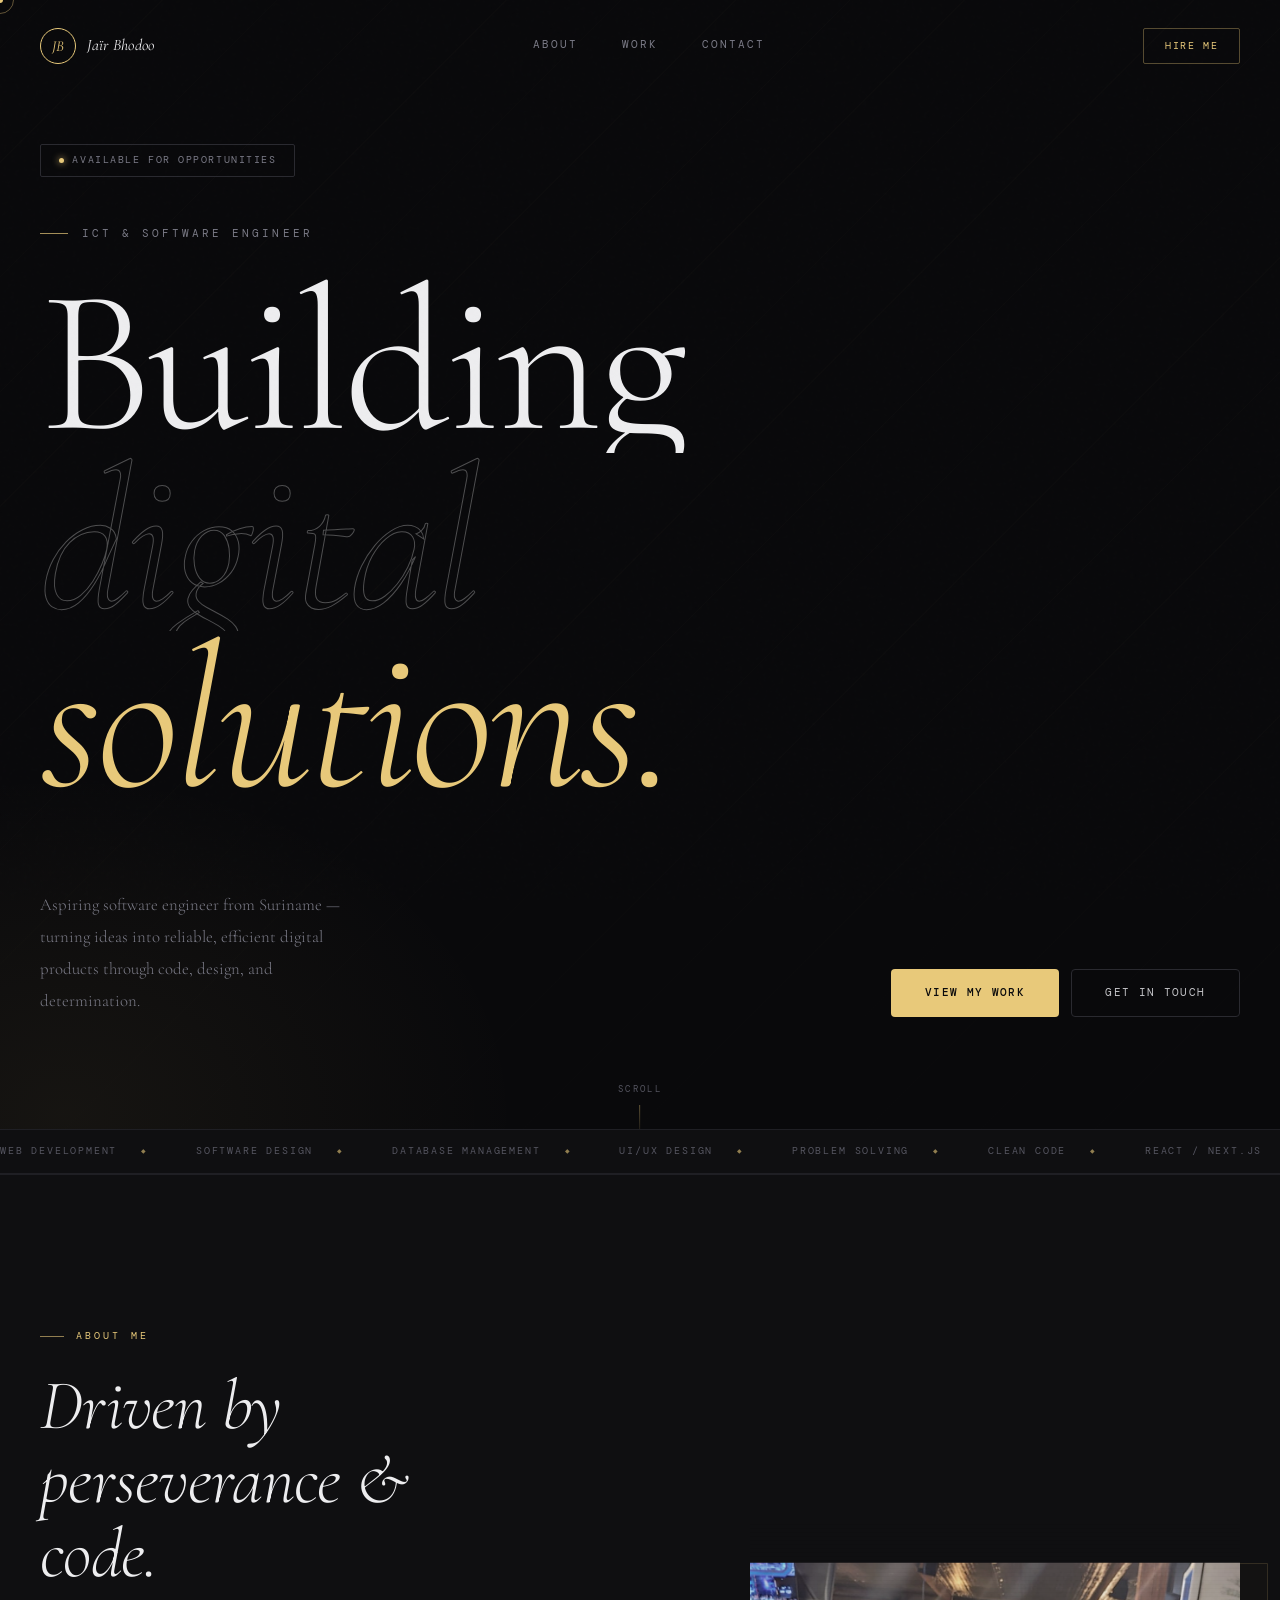
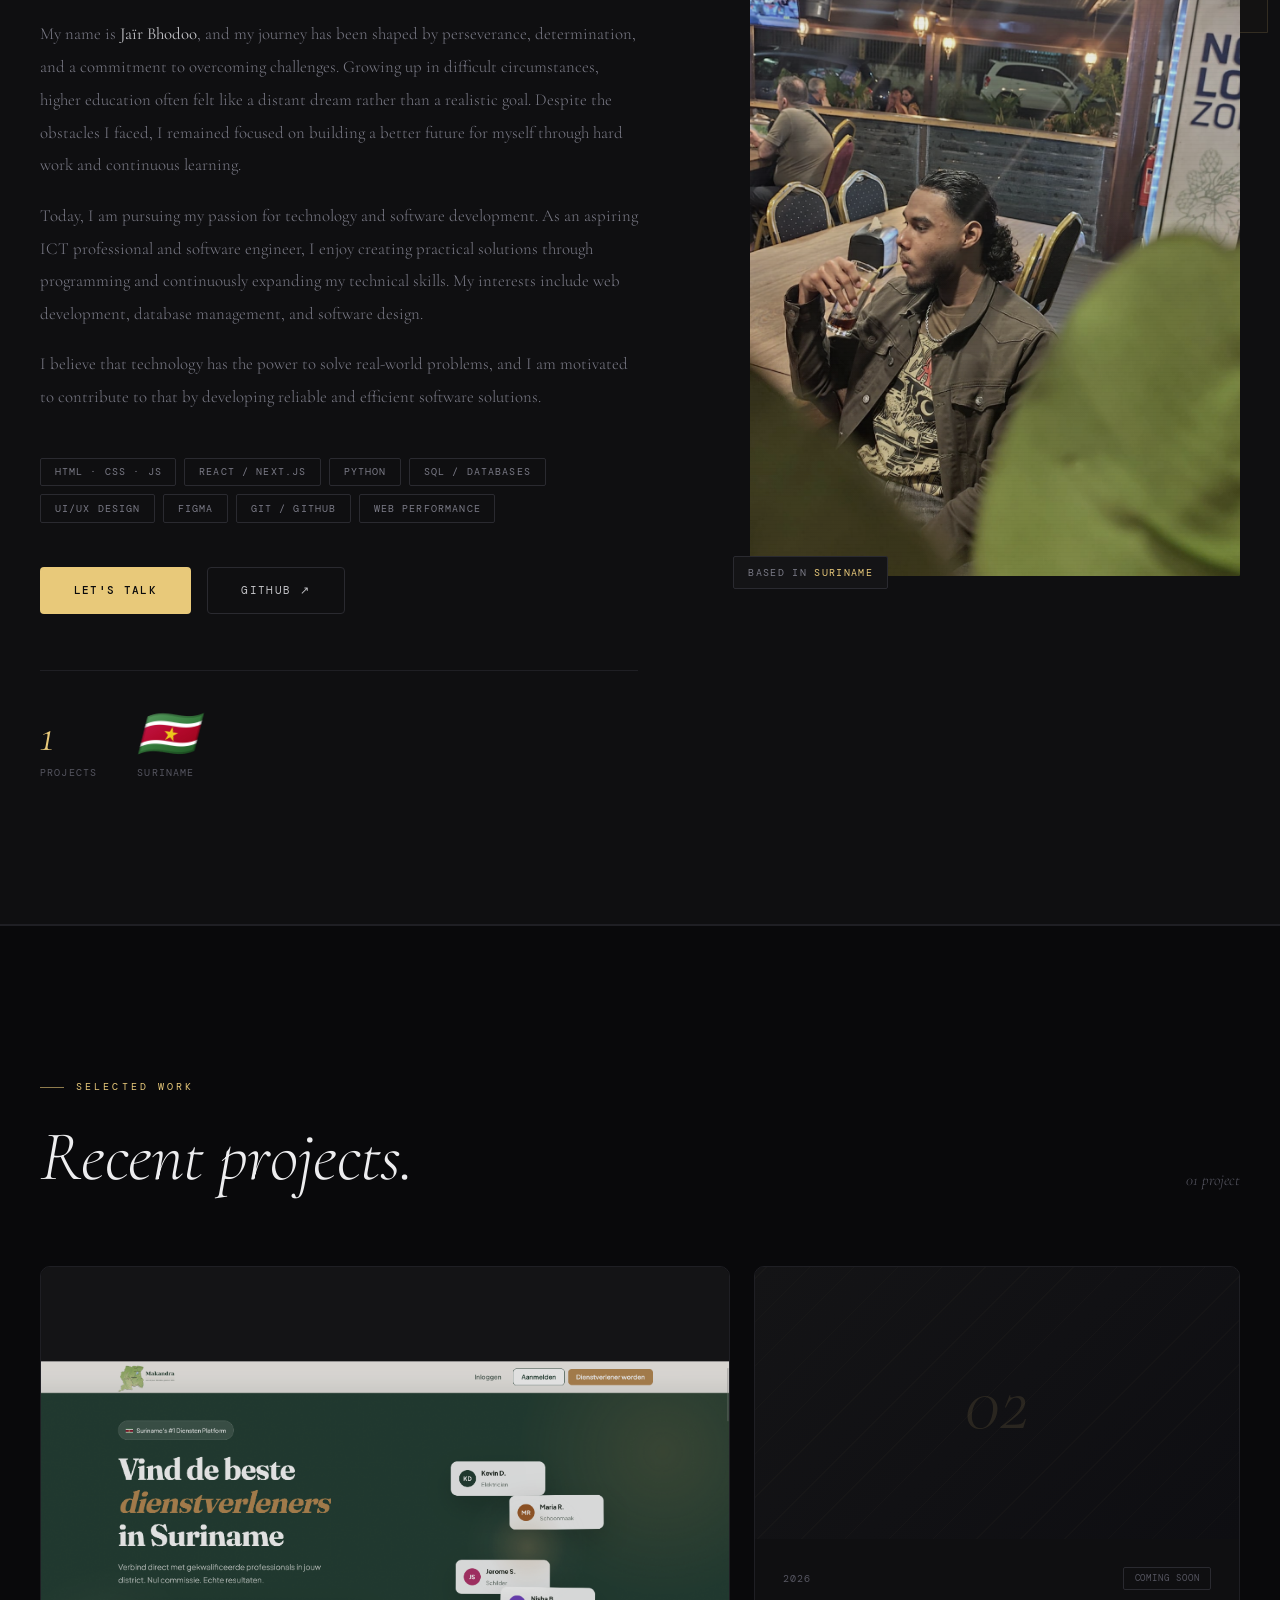
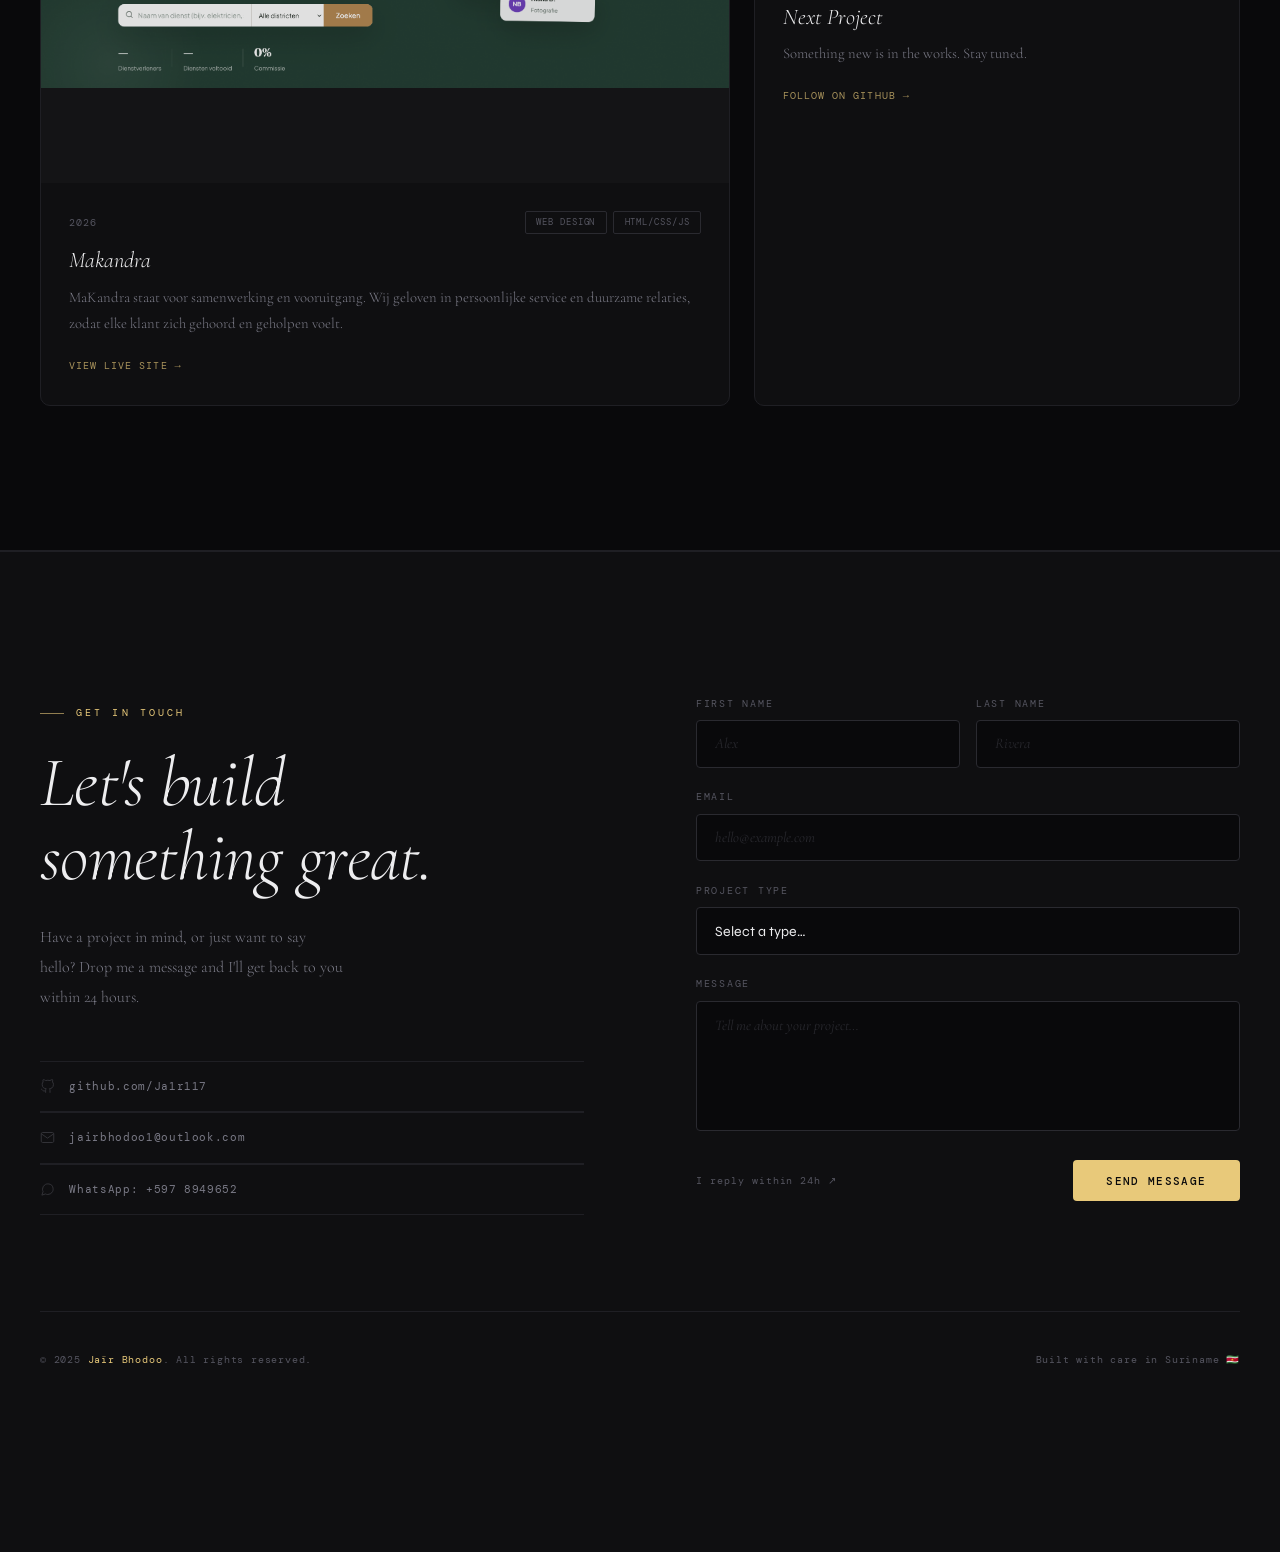
==== index.html @ edf40d71 "html files -> root" ====
<!DOCTYPE html>
<html lang="en">
<head>
  <meta charset="UTF-8" />
  <meta name="viewport" content="width=device-width, initial-scale=1.0" />
  <meta name="description" content="Jaïr Bhodoo — ICT & Software Engineer" />
  <title>Jaïr Bhodoo — Software Engineer</title>
  <link rel="stylesheet" href="../css/main.css" />
  <link rel="stylesheet" href="../css/nav.css" />
  <link rel="stylesheet" href="../css/hero.css" />
  <link rel="stylesheet" href="../css/about.css" />
  <link rel="stylesheet" href="../css/work.css" />
  <link rel="stylesheet" href="../css/contact.css" />
</head>
<body>

  <div id="cursor"></div>
  <div id="cursorRing"></div>

  <!-- NAV -->
  <header>
    <div class="container nav-inner">
      <a href="#hero" class="nav-logo">
        <div class="nav-logo-mark">JB</div>
        <span class="nav-logo-text">Jaïr Bhodoo</span>
      </a>
      <nav class="nav-links" id="navLinks">
        <a href="#about">About</a>
        <a href="#work">Work</a>
        <a href="#contact">Contact</a>
      </nav>
      <a href="#contact" class="nav-cta">Hire me</a>
      <button class="nav-toggle" id="navToggle" aria-label="Toggle menu">
        <span></span><span></span><span></span>
      </button>
    </div>
  </header>

  <!-- HERO -->
  <section id="hero">
    <div class="container hero-content">
      <div class="status-badge">
        <span class="status-dot"></span>
        Available for opportunities
      </div>
      <div class="hero-eyebrow">ICT &amp; Software Engineer</div>
      <h1 class="hero-title">
        <span class="line"><span class="line-inner">Building</span></span>
        <span class="line"><span class="line-inner outline">digital</span></span>
        <span class="line"><span class="line-inner accent-text">solutions.</span></span>
      </h1>
      <div class="hero-bottom">
        <p class="hero-desc">
          Aspiring software engineer from Suriname — turning ideas into reliable, efficient digital products through code, design, and determination.
        </p>
        <div class="hero-actions">
          <a href="#work" class="btn btn-primary">View my work</a>
          <a href="#contact" class="btn btn-ghost">Get in touch</a>
        </div>
      </div>
    </div>
    <div class="scroll-hint" aria-hidden="true">scroll</div>
    <div class="hero-marquee">
      <div class="marquee-track">
        <span class="marquee-item">Web Development</span>
        <span class="marquee-item">Software Design</span>
        <span class="marquee-item">Database Management</span>
        <span class="marquee-item">UI/UX Design</span>
        <span class="marquee-item">Problem Solving</span>
        <span class="marquee-item">Clean Code</span>
        <span class="marquee-item">React / Next.js</span>
        <span class="marquee-item">Based in Suriname</span>
      </div>
    </div>
  </section>

  <div class="divider"></div>

  <!-- ABOUT -->
  <section id="about" class="section">
    <div class="container">
      <div class="about-grid">
        <div class="about-text">
          <p class="section-label reveal">About me</p>
          <h2 class="section-title reveal">Driven by<br />perseverance &amp;<br />code.</h2>

          <p class="about-story reveal">
            My name is <strong>Jaïr Bhodoo</strong>, and my journey has been shaped by perseverance, determination, and a commitment to overcoming challenges. Growing up in difficult circumstances, higher education often felt like a distant dream rather than a realistic goal. Despite the obstacles I faced, I remained focused on building a better future for myself through hard work and continuous learning.
          </p>
          <p class="about-story reveal">
            Today, I am pursuing my passion for technology and software development. As an aspiring ICT professional and software engineer, I enjoy creating practical solutions through programming and continuously expanding my technical skills. My interests include web development, database management, and software design.
          </p>
          <p class="about-story reveal">
            I believe that technology has the power to solve real-world problems, and I am motivated to contribute to that by developing reliable and efficient software solutions.
          </p>

          <ul class="skills-list reveal">
            <li class="skill-chip">HTML · CSS · JS</li>
            <li class="skill-chip">React / Next.js</li>
            <li class="skill-chip">Python</li>
            <li class="skill-chip">SQL / Databases</li>
            <li class="skill-chip">UI/UX Design</li>
            <li class="skill-chip">Figma</li>
            <li class="skill-chip">Git / GitHub</li>
            <li class="skill-chip">Web Performance</li>
          </ul>

          <div class="about-actions reveal">
            <a href="#contact" class="btn btn-primary">Let's talk</a>
            <a href="https://github.com/Ja1r117" class="btn btn-ghost" target="_blank" rel="noopener">GitHub ↗</a>
          </div>

          <div class="about-stats reveal">
            <div class="stat-item">
              <div class="stat-num">1</div>
              <div class="stat-label">Projects</div>
            </div>
            <div class="stat-item">
              <div class="stat-num">🇸🇷</div>
              <div class="stat-label">Suriname</div>
            </div>
          </div>
        </div>

        <!-- Photo -->
        <div class="about-visual reveal-right">
          <div class="about-accent-box"></div>
          <div class="photo-frame">
            <img src="../img/personal.jpeg" alt="Portrait of Jaïr Bhodoo" loading="lazy" />
            <div class="photo-overlay"></div>
            <div class="photo-scanlines"></div>
          </div>
          <span class="about-tag">Based in <span>Suriname</span></span>
        </div>
      </div>
    </div>
  </section>

  <div class="divider"></div>

  <!-- WORK -->
  <section id="work" class="section">
    <div class="container">
      <div class="work-header">
        <div>
          <p class="section-label reveal">Selected work</p>
          <h2 class="section-title reveal">Recent projects.</h2>
        </div>
        <span class="work-count reveal">01 project</span>
      </div>

      <div class="projects-grid">
        <article class="project-card project-card--feature reveal">
          <div class="card-img">
            <img src="../img/mkdra.png" alt="Makandra project screenshot" />
          </div>
          <div class="card-body">
            <div class="card-meta">
              <span class="card-year">2026</span>
              <div class="card-tags">
                <span class="card-tag">Web Design</span>
                <span class="card-tag">HTML/CSS/JS</span>
              </div>
            </div>
            <h3 class="card-title">Makandra</h3>
            <p class="card-desc">
              MaKandra staat voor samenwerking en vooruitgang. Wij geloven in persoonlijke service en duurzame relaties, zodat elke klant zich gehoord en geholpen voelt.
            </p>
            <a href="https://ja1r117.github.io/MaKandra-/" class="card-link" target="_blank" rel="noopener">View live site →</a>
          </div>
        </article>

        <article class="project-card project-card--half reveal">
          <div class="card-img">
            <div class="card-img-placeholder"><span class="card-num">02</span></div>
          </div>
          <div class="card-body">
            <div class="card-meta">
              <span class="card-year">2026</span>
              <div class="card-tags"><span class="card-tag">Coming soon</span></div>
            </div>
            <h3 class="card-title">Next Project</h3>
            <p class="card-desc">Something new is in the works. Stay tuned.</p>
            <a href="https://github.com/Ja1r117" class="card-link" target="_blank" rel="noopener">Follow on GitHub →</a>
          </div>
        </article>
      </div>
    </div>
  </section>

  <div class="divider"></div>

  <!-- CONTACT -->
  <section id="contact" class="section">
    <div class="container">
      <div class="contact-inner">
        <div class="contact-heading">
          <p class="section-label reveal">Get in touch</p>
          <h2 class="section-title reveal">Let's build<br />something great.</h2>
          <p class="contact-sub reveal">
            Have a project in mind, or just want to say hello? Drop me a message and I'll get back to you within 24 hours.
          </p>
          <ul class="contact-socials reveal">
            <li>
              <a href="https://github.com/Ja1r117" class="social-link" target="_blank" rel="noopener">
                <svg class="social-icon" viewBox="0 0 24 24" fill="none" stroke="currentColor" stroke-width="1.5"><path d="M9 19c-5 1.5-5-2.5-7-3m14 6v-3.87a3.37 3.37 0 0 0-.94-2.61c3.14-.35 6.44-1.54 6.44-7A5.44 5.44 0 0 0 20 4.77 5.07 5.07 0 0 0 19.91 1S18.73.65 16 2.48a13.38 13.38 0 0 0-7 0C6.27.65 5.09 1 5.09 1A5.07 5.07 0 0 0 5 4.77a5.44 5.44 0 0 0-1.5 3.78c0 5.42 3.3 6.61 6.44 7A3.37 3.37 0 0 0 9 18.13V22"/></svg>
                github.com/Ja1r117
              </a>
            </li>
            <li>
              <a href="mailto:jairbhodoo1@outlook.com" class="social-link">
                <svg class="social-icon" viewBox="0 0 24 24" fill="none" stroke="currentColor" stroke-width="1.5"><path d="M4 4h16c1.1 0 2 .9 2 2v12c0 1.1-.9 2-2 2H4c-1.1 0-2-.9-2-2V6c0-1.1.9-2 2-2z"/><polyline points="22,6 12,13 2,6"/></svg>
                jairbhodoo1@outlook.com
              </a>
            </li>
            <li>
              <a href="https://wa.me/5978949652" class="social-link" target="_blank" rel="noopener">
                <svg class="social-icon" viewBox="0 0 24 24" fill="none" stroke="currentColor" stroke-width="1.5"><path d="M21 11.5a8.38 8.38 0 0 1-.9 3.8 8.5 8.5 0 0 1-7.6 4.7 8.38 8.38 0 0 1-3.8-.9L3 21l1.9-5.7a8.38 8.38 0 0 1-.9-3.8 8.5 8.5 0 0 1 4.7-7.6 8.38 8.38 0 0 1 3.8-.9h.5a8.48 8.48 0 0 1 8 8v.5z"/></svg>
                WhatsApp: +597 8949652
              </a>
            </li>
          </ul>
        </div>

        <div class="reveal">
          <form class="contact-form" id="contactForm" novalidate>
            <div class="form-row">
              <div class="form-group">
                <label for="fname">First name</label>
                <input type="text" id="fname" name="fname" placeholder="Alex" required />
              </div>
              <div class="form-group">
                <label for="lname">Last name</label>
                <input type="text" id="lname" name="lname" placeholder="Rivera" required />
              </div>
            </div>
            <div class="form-group">
              <label for="email">Email</label>
              <input type="email" id="email" name="email" placeholder="hello@example.com" required />
            </div>
            <div class="form-group">
              <label for="project">Project type</label>
              <select id="project" name="project">
                <option value="" disabled selected>Select a type…</option>
                <option value="website">Website / Landing Page</option>
                <option value="webapp">Web Application</option>
                <option value="other">Other</option>
              </select>
            </div>
            <div class="form-group">
              <label for="message">Message</label>
              <textarea id="message" name="message" placeholder="Tell me about your project…" required></textarea>
            </div>
            <div class="form-submit">
              <span class="form-note">I reply within 24h ↗</span>
              <button type="submit" class="btn btn-primary">Send message</button>
            </div>
          </form>
          <div class="form-success" id="formSuccess">✦ Message sent — I'll be in touch soon.</div>
        </div>
      </div>

      <footer class="contact-footer">
        <span class="footer-copy">© 2025 <span>Jaïr Bhodoo</span>. All rights reserved.</span>
        <span>Built with care in Suriname 🇸🇷</span>
      </footer>
    </div>
  </section>

  <script src="../js/main.js"></script>
</body>
</html>
---- css/main.css ----
/* ─── main.css — Studio-Grade Portfolio ─── */

@import url('https://fonts.googleapis.com/css2?family=Cormorant+Garamond:ital,wght@0,300;0,400;0,600;1,300;1,400&family=Syne:wght@400;500;600;700;800&family=DM+Mono:ital,wght@0,300;0,400;1,300&display=swap');

/* ─── CSS Variables ─── */
:root {
  --bg:          #09090b;
  --surface:     #0f0f11;
  --surface2:    #141416;
  --surface3:    #1a1a1e;
  --border:      #1f1f24;
  --border2:     #2a2a30;
  --accent:      #e8c97a;        /* warm antique gold */
  --accent2:     #f0d896;        /* lighter gold */
  --accent3:     #c4a24d;        /* deeper gold */
  --accent-dim:  rgba(232,201,122,0.07);
  --accent-glow: rgba(232,201,122,0.18);
  --text:        #ededef;
  --text2:       #c4c4c8;
  --muted:       #555560;
  --muted2:      #7a7a86;
  --red:         #e8624a;

  --font-display: 'Syne', sans-serif;
  --font-serif:   'Cormorant Garamond', serif;
  --font-mono:    'DM Mono', monospace;

  --radius:       4px;
  --radius-lg:    10px;
  --t:            0.35s cubic-bezier(0.4,0,0.2,1);
  --t-slow:       0.8s cubic-bezier(0.4,0,0.2,1);
  --max-w:        1320px;
}

/* ─── Reset ─── */
*, *::before, *::after { box-sizing: border-box; margin: 0; padding: 0; }
html { scroll-behavior: smooth; font-size: 16px; }
body {
  background: var(--bg);
  color: var(--text);
  font-family: var(--font-display);
  line-height: 1.6;
  cursor: none;
  overflow-x: hidden;
}
a { color: inherit; text-decoration: none; transition: color var(--t); }
img, svg { display: block; max-width: 100%; }
ul { list-style: none; }

/* ─── Custom Cursor ─── */
#cursor {
  position: fixed;
  width: 6px; height: 6px;
  background: var(--accent);
  border-radius: 50%;
  pointer-events: none;
  z-index: 9999;
  transform: translate(-50%, -50%);
  transition: width 0.2s, height 0.2s;
  mix-blend-mode: normal;
}
#cursorRing {
  position: fixed;
  width: 28px; height: 28px;
  border: 1px solid rgba(232,201,122,0.4);
  border-radius: 50%;
  pointer-events: none;
  z-index: 9998;
  transform: translate(-50%, -50%);
  transition: width 0.25s, height 0.25s, border-color 0.25s;
}

/* ─── Scroll Reveal ─── */
.reveal {
  opacity: 0;
  transform: translateY(28px);
  transition: opacity 0.75s ease, transform 0.75s ease;
}
.reveal.visible { opacity: 1; transform: none; }

.reveal-left {
  opacity: 0;
  transform: translateX(-36px);
  transition: opacity 0.85s ease, transform 0.85s ease;
}
.reveal-left.visible { opacity: 1; transform: none; }

.reveal-right {
  opacity: 0;
  transform: translateX(36px);
  transition: opacity 0.85s ease, transform 0.85s ease;
}
.reveal-right.visible { opacity: 1; transform: none; }

/* ─── Layout ─── */
.container {
  width: 100%;
  max-width: var(--max-w);
  margin: 0 auto;
  padding: 0 2.5rem;
}
.section { padding: 9rem 0; }

.section-label {
  display: inline-flex;
  align-items: center;
  gap: 0.75rem;
  font-family: var(--font-mono);
  font-size: 0.65rem;
  letter-spacing: 0.3em;
  text-transform: uppercase;
  color: var(--accent);
  margin-bottom: 1.5rem;
}
.section-label::before {
  content: '';
  width: 24px; height: 1px;
  background: var(--accent);
  opacity: 0.6;
}

.section-title {
  font-family: var(--font-serif);
  font-size: clamp(2.8rem, 5.5vw, 5rem);
  font-weight: 300;
  line-height: 1.05;
  letter-spacing: -0.01em;
  font-style: italic;
}

/* ─── Buttons ─── */
.btn {
  display: inline-flex;
  align-items: center;
  gap: 0.65rem;
  padding: 0.85rem 2.1rem;
  font-family: var(--font-mono);
  font-size: 0.7rem;
  letter-spacing: 0.12em;
  border-radius: var(--radius);
  border: none;
  cursor: none;
  transition: background var(--t), color var(--t), transform var(--t), box-shadow var(--t);
  position: relative;
  overflow: hidden;
  text-transform: uppercase;
}
.btn::before {
  content: '';
  position: absolute;
  inset: 0;
  background: rgba(255,255,255,0.04);
  opacity: 0;
  transition: opacity var(--t);
}
.btn:hover::before { opacity: 1; }

.btn-primary {
  background: var(--accent);
  color: #0a0a0c;
  font-weight: 500;
}
.btn-primary:hover {
  background: var(--accent2);
  transform: translateY(-2px);
  box-shadow: 0 14px 36px rgba(232,201,122,0.22);
}

.btn-ghost {
  background: transparent;
  color: var(--text2);
  border: 1px solid var(--border2);
}
.btn-ghost:hover {
  border-color: var(--accent);
  color: var(--accent);
  transform: translateY(-2px);
}

/* ─── Divider ─── */
.divider {
  height: 1px;
  background: var(--border);
}

/* ─── Noise Texture ─── */
body::after {
  content: '';
  position: fixed;
  inset: 0;
  background-image: url("data:image/svg+xml,%3Csvg viewBox='0 0 256 256' xmlns='http://www.w3.org/2000/svg'%3E%3Cfilter id='noise'%3E%3CfeTurbulence type='fractalNoise' baseFrequency='0.85' numOctaves='4' stitchTiles='stitch'/%3E%3C/filter%3E%3Crect width='100%25' height='100%25' filter='url(%23noise)' opacity='0.03'/%3E%3C/svg%3E");
  pointer-events: none;
  z-index: 9990;
  opacity: 0.35;
}

/* ─── Page Footer ─── */
.page-footer {
  padding: 2.5rem;
  text-align: center;
  border-top: 1px solid var(--border);
  font-family: var(--font-mono);
  font-size: 0.65rem;
  color: var(--muted);
  letter-spacing: 0.1em;
}

/* ─── Responsive ─── */
@media (max-width: 768px) {
  .container { padding: 0 1.5rem; }
  .section { padding: 6rem 0; }
}
---- css/nav.css ----
/* ─── nav.css ─── */

header {
  position: fixed;
  top: 0; left: 0; right: 0;
  z-index: 1000;
  padding: 1.75rem 0;
  transition: background var(--t), padding var(--t), border-color var(--t);
}

header.scrolled {
  background: rgba(9,9,11,0.94);
  backdrop-filter: blur(24px);
  -webkit-backdrop-filter: blur(24px);
  border-bottom: 1px solid var(--border);
  padding: 1.1rem 0;
}

.nav-inner {
  display: flex;
  align-items: center;
  justify-content: space-between;
}

/* ─── Logo ─── */
.nav-logo {
  display: flex;
  align-items: center;
  gap: 0.7rem;
  transition: opacity var(--t);
}

.nav-logo-mark {
  width: 36px; height: 36px;
  background: transparent;
  border: 1px solid var(--accent);
  color: var(--accent);
  font-family: var(--font-serif);
  font-size: 0.95rem;
  font-style: italic;
  font-weight: 400;
  display: flex;
  align-items: center;
  justify-content: center;
  border-radius: 50%;
  letter-spacing: 0.02em;
  flex-shrink: 0;
  transition: background var(--t), box-shadow var(--t);
}
.nav-logo:hover .nav-logo-mark {
  background: var(--accent-dim);
  box-shadow: 0 0 18px rgba(232,201,122,0.2);
}
.nav-logo:hover { opacity: 0.85; }
.nav-logo-text {
  font-family: var(--font-serif);
  font-size: 1rem;
  font-weight: 400;
  font-style: italic;
  color: var(--text);
  letter-spacing: 0.02em;
}

/* ─── Nav Links ─── */
.nav-links {
  display: flex;
  align-items: center;
  gap: 2.75rem;
}

.nav-links a {
  font-family: var(--font-mono);
  font-size: 0.68rem;
  letter-spacing: 0.18em;
  text-transform: uppercase;
  color: var(--muted2);
  position: relative;
  transition: color var(--t);
  padding-bottom: 2px;
}

.nav-links a::after {
  content: '';
  position: absolute;
  left: 0; bottom: 0;
  width: 0; height: 1px;
  background: var(--accent);
  transition: width var(--t);
}

.nav-links a:hover,
.nav-links a.active { color: var(--text); }
.nav-links a:hover::after,
.nav-links a.active::after { width: 100%; }

/* ─── CTA ─── */
.nav-cta {
  font-family: var(--font-mono);
  font-size: 0.65rem;
  letter-spacing: 0.15em;
  text-transform: uppercase;
  padding: 0.55rem 1.3rem;
  border: 1px solid rgba(232,201,122,0.35);
  border-radius: 2px;
  color: var(--accent);
  background: transparent;
  transition: background var(--t), border-color var(--t), color var(--t), box-shadow var(--t);
}
.nav-cta:hover {
  background: var(--accent);
  color: #0a0a0c;
  border-color: var(--accent);
  box-shadow: 0 0 24px rgba(232,201,122,0.2);
}

/* ─── Mobile ─── */
.nav-toggle {
  display: none;
  flex-direction: column;
  gap: 5px;
  background: none;
  border: none;
  cursor: none;
  padding: 4px;
}
.nav-toggle span {
  display: block;
  width: 20px; height: 1px;
  background: var(--text);
  transition: transform 0.3s, opacity 0.3s;
}
.nav-toggle.open span:nth-child(1) { transform: translateY(6px) rotate(45deg); }
.nav-toggle.open span:nth-child(2) { opacity: 0; }
.nav-toggle.open span:nth-child(3) { transform: translateY(-6px) rotate(-45deg); }

@media (max-width: 768px) {
  .nav-toggle { display: flex; }
  .nav-cta { display: none; }
  .nav-links {
    display: none;
    position: absolute;
    top: 100%; left: 0; right: 0;
    flex-direction: column;
    gap: 0;
    background: rgba(9,9,11,0.98);
    backdrop-filter: blur(24px);
    border-top: 1px solid var(--border);
    border-bottom: 1px solid var(--border);
    padding: 1.5rem 2rem;
  }
  .nav-links.open { display: flex; }
  .nav-links a { 
    padding: 1rem 0; 
    font-size: 0.8rem; 
    border-bottom: 1px solid var(--border); 
    color: var(--text2);
  }
}
---- css/hero.css ----
/* ─── hero.css ─── */

#hero {
  min-height: 100svh;
  display: flex;
  flex-direction: column;
  justify-content: flex-end;
  padding-top: 9rem;
  padding-bottom: 0;
  position: relative;
  overflow: hidden;
}

/* Subtle diagonal rule bg */
#hero::before {
  content: '';
  position: absolute;
  inset: 0;
  background-image: 
    repeating-linear-gradient(
      -45deg,
      transparent,
      transparent 80px,
      rgba(232,201,122,0.013) 80px,
      rgba(232,201,122,0.013) 81px
    );
  pointer-events: none;
}

/* Radial warm glow — bottom left */
#hero::after {
  content: '';
  position: absolute;
  inset: 0;
  background:
    radial-gradient(ellipse 55% 45% at 5% 95%, rgba(232,201,122,0.06) 0%, transparent 65%),
    linear-gradient(to top, #09090b 0%, transparent 45%);
  pointer-events: none;
}

.hero-content {
  position: relative;
  z-index: 1;
  padding-bottom: 7rem;
}

/* Eyebrow */
.hero-eyebrow {
  display: flex;
  align-items: center;
  gap: 0.85rem;
  font-family: var(--font-mono);
  font-size: 0.68rem;
  letter-spacing: 0.28em;
  text-transform: uppercase;
  color: var(--muted2);
  margin-bottom: 2rem;
}
.hero-eyebrow::before {
  content: '';
  width: 28px; height: 1px;
  background: var(--accent);
  opacity: 0.7;
}

/* Big title — editorial serif */
.hero-title {
  font-family: var(--font-serif);
  font-size: clamp(5.5rem, 16vw, 17rem);
  font-weight: 300;
  line-height: 0.87;
  letter-spacing: -0.02em;
}

.hero-title .line { display: block; overflow: hidden; }
.hero-title .line-inner {
  display: block;
  transform: translateY(110%);
  animation: lineReveal 1.1s cubic-bezier(0.76, 0, 0.24, 1) forwards;
}
.hero-title .line:nth-child(1) .line-inner { animation-delay: 0.15s; }
.hero-title .line:nth-child(2) .line-inner { animation-delay: 0.35s; }
.hero-title .line:nth-child(3) .line-inner { animation-delay: 0.55s; }

@keyframes lineReveal {
  to { transform: translateY(0); }
}

.hero-title .outline {
  -webkit-text-stroke: 1px rgba(237,237,239,0.3);
  color: transparent;
  font-style: italic;
}
.hero-title .accent-text {
  color: var(--accent);
  font-style: italic;
}

/* Bottom row */
.hero-bottom {
  display: flex;
  align-items: flex-end;
  justify-content: space-between;
  flex-wrap: wrap;
  gap: 2.5rem;
  margin-top: 5rem;
}

.hero-desc {
  max-width: 38ch;
  font-family: var(--font-serif);
  font-size: 1.05rem;
  font-weight: 300;
  color: var(--muted2);
  line-height: 1.9;
  opacity: 0;
  animation: fadeUp 1s ease 0.95s forwards;
}

.hero-actions {
  display: flex;
  flex-wrap: wrap;
  gap: 0.75rem;
  opacity: 0;
  animation: fadeUp 1s ease 1.15s forwards;
}

@keyframes fadeUp {
  from { opacity: 0; transform: translateY(18px); }
  to   { opacity: 1; transform: none; }
}

/* Status badge */
.status-badge {
  display: inline-flex;
  align-items: center;
  gap: 0.55rem;
  font-family: var(--font-mono);
  font-size: 0.65rem;
  letter-spacing: 0.15em;
  text-transform: uppercase;
  padding: 0.45rem 1.1rem;
  border: 1px solid var(--border2);
  border-radius: 2px;
  color: var(--muted2);
  margin-bottom: 3rem;
  opacity: 0;
  animation: fadeUp 0.8s ease 0.05s forwards;
}

.status-dot {
  width: 5px; height: 5px;
  border-radius: 50%;
  background: var(--accent);
  box-shadow: 0 0 7px var(--accent);
  animation: blink 2.5s ease-in-out infinite;
}
@keyframes blink {
  0%, 100% { opacity: 1; }
  50% { opacity: 0.25; }
}

/* Scroll hint */
.scroll-hint {
  position: absolute;
  bottom: 2rem;
  left: 50%;
  transform: translateX(-50%);
  z-index: 1;
  display: flex;
  flex-direction: column;
  align-items: center;
  gap: 0.5rem;
  font-family: var(--font-mono);
  font-size: 0.57rem;
  letter-spacing: 0.25em;
  text-transform: uppercase;
  color: var(--muted);
  animation: bob 3s ease-in-out infinite;
}
.scroll-hint::after {
  content: '';
  width: 1px; height: 36px;
  background: linear-gradient(to bottom, rgba(232,201,122,0.4), transparent);
}
@keyframes bob {
  0%,100% { transform: translateX(-50%) translateY(0); }
  50%      { transform: translateX(-50%) translateY(7px); }
}

/* Marquee */
.hero-marquee {
  position: relative;
  border-top: 1px solid var(--border);
  overflow: hidden;
  padding: 0.85rem 0;
  background: var(--surface);
  z-index: 1;
}
.marquee-track {
  display: flex;
  gap: 3rem;
  width: max-content;
  animation: marquee 35s linear infinite;
}
.marquee-item {
  font-family: var(--font-mono);
  font-size: 0.63rem;
  letter-spacing: 0.18em;
  text-transform: uppercase;
  color: var(--muted);
  white-space: nowrap;
  display: flex;
  align-items: center;
  gap: 1.5rem;
}
.marquee-item::after {
  content: '◆';
  color: var(--accent);
  font-size: 0.4rem;
  opacity: 0.6;
}
@keyframes marquee {
  from { transform: translateX(0); }
  to   { transform: translateX(-50%); }
}

@media (max-width: 600px) {
  .hero-bottom { flex-direction: column; align-items: flex-start; }
  .hero-title .outline { -webkit-text-stroke-width: 0.5px; }
  .hero-content { padding-bottom: 5rem; }
}
---- css/about.css ----
/* ─── about.css ─── */

#about {
  background: var(--surface);
  border-top: 1px solid var(--border);
  border-bottom: 1px solid var(--border);
}

.about-grid {
  display: grid;
  grid-template-columns: 1.1fr 0.9fr;
  gap: 7rem;
  align-items: center;
}

/* ─── Text ─── */
.about-text .about-story {
  font-family: var(--font-serif);
  font-size: 1.05rem;
  font-weight: 300;
  color: var(--muted2);
  line-height: 1.95;
  margin-top: 1.75rem;
}
.about-text .about-story strong {
  color: var(--text2);
  font-weight: 400;
}
.about-text .about-story + .about-story {
  margin-top: 1.1rem;
}

.about-actions {
  display: flex;
  flex-wrap: wrap;
  gap: 1rem;
  margin-top: 2.75rem;
}

/* Skills chips */
.skills-list {
  display: flex;
  flex-wrap: wrap;
  gap: 0.5rem;
  margin-top: 2.75rem;
}
.skill-chip {
  font-family: var(--font-mono);
  font-size: 0.6rem;
  letter-spacing: 0.12em;
  text-transform: uppercase;
  padding: 0.35rem 0.85rem;
  border: 1px solid var(--border2);
  border-radius: 2px;
  color: var(--muted2);
  transition: border-color var(--t), color var(--t), background var(--t);
}
.skill-chip:hover {
  border-color: rgba(232,201,122,0.4);
  color: var(--accent);
  background: var(--accent-dim);
}

/* Stats */
.about-stats {
  display: flex;
  gap: 2.5rem;
  margin-top: 3.5rem;
  padding-top: 2.5rem;
  border-top: 1px solid var(--border);
}
.stat-num {
  font-family: var(--font-serif);
  font-style: italic;
  font-size: 3rem;
  font-weight: 300;
  color: var(--accent);
  line-height: 1;
}
.stat-label {
  font-family: var(--font-mono);
  font-size: 0.6rem;
  color: var(--muted);
  margin-top: 0.35rem;
  letter-spacing: 0.12em;
  text-transform: uppercase;
}

/* ─── Photo ─── */
.about-visual {
  position: relative;
}

.photo-frame {
  position: relative;
  aspect-ratio: 3/4;
  overflow: hidden;
  border-radius: 1px;
}

/* Fine corner marks */
.photo-frame::before,
.photo-frame::after {
  content: '';
  position: absolute;
  z-index: 3;
  width: 20px; height: 20px;
  border-color: var(--accent);
  border-style: solid;
  opacity: 0.6;
}
.photo-frame::before {
  top: -3px; left: -3px;
  border-width: 1px 0 0 1px;
}
.photo-frame::after {
  bottom: -3px; right: -3px;
  border-width: 0 1px 1px 0;
}

.photo-frame img {
  width: 100%;
  height: 100%;
  object-fit: cover;
  object-position: center top;
  filter: contrast(1.04) saturate(0.7) brightness(0.92);
  transition: transform 0.9s ease, filter 0.6s ease;
}
.photo-frame:hover img {
  transform: scale(1.03);
  filter: contrast(1.04) saturate(0.9) brightness(0.98);
}

/* Warm tint overlay */
.photo-overlay {
  position: absolute;
  inset: 0;
  z-index: 2;
  background: linear-gradient(
    160deg,
    transparent 50%,
    rgba(232,201,122,0.08) 100%
  );
  mix-blend-mode: screen;
  pointer-events: none;
}

/* Subtle grain on photo */
.photo-scanlines {
  position: absolute;
  inset: 0;
  z-index: 2;
  background: repeating-linear-gradient(
    0deg,
    transparent,
    transparent 3px,
    rgba(0,0,0,0.04) 3px,
    rgba(0,0,0,0.04) 4px
  );
  pointer-events: none;
  opacity: 0.3;
}

/* Floating tag */
.about-tag {
  position: absolute;
  bottom: -0.85rem;
  left: -1.1rem;
  background: var(--surface2);
  border: 1px solid var(--border2);
  color: var(--muted2);
  font-family: var(--font-mono);
  font-size: 0.6rem;
  letter-spacing: 0.14em;
  padding: 0.5rem 0.9rem;
  border-radius: 2px;
  z-index: 5;
  text-transform: uppercase;
}
.about-tag span {
  color: var(--accent);
}

/* Accent box */
.about-accent-box {
  position: absolute;
  top: 2.5rem; right: -1.75rem;
  width: 70px; height: 70px;
  border: 1px solid rgba(232,201,122,0.15);
  border-radius: 1px;
  background: rgba(232,201,122,0.02);
  z-index: 0;
}

@media (max-width: 900px) {
  .about-grid {
    grid-template-columns: 1fr;
    gap: 4.5rem;
  }
  .about-visual {
    max-width: 360px;
    margin: 0 auto;
  }
}
---- css/work.css ----
/* ─── work.css ─── */

.projects-grid {
  display: grid;
  grid-template-columns: repeat(12, 1fr);
  gap: 1.5rem;
  margin-top: 4.5rem;
}

.project-card--feature { grid-column: span 7; }
.project-card--half    { grid-column: span 5; }
.project-card--full    { grid-column: span 12; }

/* ─── Card ─── */
.project-card {
  background: var(--surface);
  border: 1px solid var(--border);
  border-radius: var(--radius-lg);
  overflow: hidden;
  transition: border-color var(--t), transform var(--t-slow), box-shadow var(--t-slow);
  position: relative;
  cursor: none;
}
.project-card:hover {
  border-color: rgba(232,201,122,0.25);
  transform: translateY(-6px);
  box-shadow: 0 28px 70px rgba(0,0,0,0.55), 0 0 0 1px rgba(232,201,122,0.07);
}

/* Top accent line on hover */
.project-card::before {
  content: '';
  position: absolute;
  top: 0; left: 0; right: 0;
  height: 1px;
  background: linear-gradient(90deg, transparent, var(--accent), transparent);
  opacity: 0;
  transition: opacity var(--t);
  z-index: 2;
}
.project-card:hover::before { opacity: 0.6; }

/* ─── Card Image ─── */
.card-img {
  width: 100%;
  aspect-ratio: 16/9;
  overflow: hidden;
  position: relative;
  background: var(--surface2);
}
.project-card--feature .card-img { aspect-ratio: 4/3; }

.card-img img {
  width: 100%;
  height: 100%;
  object-fit: contain;
  transition: transform 0.9s ease;
  filter: saturate(0.7) brightness(0.88);
}
.project-card:hover .card-img img {
  transform: scale(1.06);
  filter: saturate(0.9) brightness(0.96);
}

/* Placeholder bg */
.card-img-placeholder {
  width: 100%; height: 100%;
  display: flex;
  align-items: center;
  justify-content: center;
  background: var(--surface2);
  position: relative;
  overflow: hidden;
}
.card-img-placeholder::before {
  content: '';
  position: absolute;
  inset: 0;
  background: 
    repeating-linear-gradient(-45deg, transparent, transparent 30px, rgba(232,201,122,0.02) 30px, rgba(232,201,122,0.02) 31px),
    linear-gradient(135deg, var(--surface2) 0%, #0e0e12 100%);
}
.card-num {
  font-family: var(--font-serif);
  font-style: italic;
  font-size: 5rem;
  font-weight: 300;
  color: rgba(232,201,122,0.12);
  position: relative;
  z-index: 1;
  line-height: 1;
}

.card-img::after {
  content: '';
  position: absolute;
  inset: 0;
  background: rgba(232,201,122,0.04);
  opacity: 0;
  transition: opacity var(--t);
}
.project-card:hover .card-img::after { opacity: 1; }

/* ─── Card Body ─── */
.card-body { padding: 1.75rem; }

.card-meta {
  display: flex;
  align-items: center;
  justify-content: space-between;
  margin-bottom: 0.85rem;
}

.card-year {
  font-family: var(--font-mono);
  font-size: 0.6rem;
  color: var(--muted);
  letter-spacing: 0.12em;
}

.card-tags { display: flex; gap: 0.4rem; flex-wrap: wrap; }
.card-tag {
  font-family: var(--font-mono);
  font-size: 0.57rem;
  letter-spacing: 0.1em;
  text-transform: uppercase;
  padding: 0.2rem 0.65rem;
  border: 1px solid var(--border2);
  border-radius: 2px;
  color: var(--muted);
  transition: border-color var(--t), color var(--t);
}
.project-card:hover .card-tag {
  border-color: rgba(232,201,122,0.3);
  color: var(--accent3);
}

.card-title {
  font-family: var(--font-serif);
  font-style: italic;
  font-size: 1.4rem;
  font-weight: 300;
  letter-spacing: 0;
  margin-bottom: 0.6rem;
  transition: color var(--t);
  line-height: 1.2;
}
.project-card:hover .card-title { color: var(--accent); }

.card-desc {
  font-family: var(--font-serif);
  font-size: 0.92rem;
  font-weight: 300;
  color: var(--muted2);
  line-height: 1.8;
}

.card-link {
  display: inline-flex;
  align-items: center;
  gap: 0.45rem;
  margin-top: 1.35rem;
  font-family: var(--font-mono);
  font-size: 0.65rem;
  color: var(--accent);
  letter-spacing: 0.1em;
  text-transform: uppercase;
  transition: gap var(--t), opacity var(--t);
  opacity: 0.7;
}
.card-link:hover { gap: 0.8rem; opacity: 1; }

/* ─── Work header ─── */
.work-header {
  display: flex;
  align-items: flex-end;
  justify-content: space-between;
  flex-wrap: wrap;
  gap: 1rem;
}
.work-count {
  font-family: var(--font-serif);
  font-style: italic;
  font-size: 1rem;
  font-weight: 300;
  color: var(--muted);
}

/* ─── Responsive ─── */
@media (max-width: 1024px) {
  .project-card--feature,
  .project-card--half { grid-column: span 12; }
}
@media (max-width: 600px) {
  .projects-grid { gap: 1rem; }
  .card-body { padding: 1.25rem; }
}
---- css/contact.css ----
/* ─── contact.css ─── */

#contact {
  background: var(--surface);
  border-top: 1px solid var(--border);
}

.contact-inner {
  display: grid;
  grid-template-columns: 1fr 1fr;
  gap: 7rem;
  align-items: start;
}

/* Left */
.contact-sub {
  margin-top: 1.75rem;
  font-family: var(--font-serif);
  font-size: 1rem;
  font-weight: 300;
  color: var(--muted2);
  line-height: 1.9;
  max-width: 38ch;
}

.contact-socials {
  display: flex;
  flex-direction: column;
  gap: 0;
  margin-top: 3rem;
}

.social-link {
  display: flex;
  align-items: center;
  gap: 0.9rem;
  font-family: var(--font-mono);
  font-size: 0.68rem;
  color: var(--muted2);
  letter-spacing: 0.06em;
  padding: 1rem 0;
  border-bottom: 1px solid var(--border);
  transition: color var(--t), padding-left var(--t);
}
.social-link:first-child { border-top: 1px solid var(--border); }
.social-link:hover {
  color: var(--accent);
  padding-left: 0.5rem;
}

.social-icon {
  width: 15px; height: 15px;
  opacity: 0.35;
  transition: opacity var(--t);
  flex-shrink: 0;
}
.social-link:hover .social-icon { opacity: 1; }

/* Form */
.contact-form {
  display: flex;
  flex-direction: column;
  gap: 1.35rem;
}

.form-row {
  display: grid;
  grid-template-columns: 1fr 1fr;
  gap: 1rem;
}

.form-group {
  display: flex;
  flex-direction: column;
  gap: 0.55rem;
}

.form-group label {
  font-family: var(--font-mono);
  font-size: 0.6rem;
  letter-spacing: 0.18em;
  text-transform: uppercase;
  color: var(--muted);
}

.form-group input,
.form-group textarea,
.form-group select {
  background: var(--bg);
  border: 1px solid var(--border2);
  border-radius: var(--radius);
  color: var(--text);
  font-family: var(--font-display);
  font-size: 0.88rem;
  padding: 0.9rem 1.1rem;
  transition: border-color var(--t), box-shadow var(--t);
  outline: none;
  resize: none;
  -webkit-appearance: none;
}
.form-group input:focus,
.form-group textarea:focus,
.form-group select:focus {
  border-color: rgba(232,201,122,0.5);
  box-shadow: 0 0 0 3px rgba(232,201,122,0.06);
}
.form-group textarea { min-height: 130px; }
.form-group select option { background: #111; }
.form-group input::placeholder,
.form-group textarea::placeholder { 
  color: var(--muted); 
  opacity: 0.4; 
  font-family: var(--font-serif);
  font-style: italic;
  font-size: 0.92rem;
}

.form-submit {
  display: flex;
  align-items: center;
  justify-content: space-between;
  flex-wrap: wrap;
  gap: 1rem;
  padding-top: 0.5rem;
}
.form-note {
  font-family: var(--font-mono);
  font-size: 0.6rem;
  color: var(--muted);
  letter-spacing: 0.1em;
}

/* Success */
.form-success {
  display: none;
  padding: 2.25rem;
  border: 1px solid rgba(232,201,122,0.25);
  border-radius: var(--radius-lg);
  background: rgba(232,201,122,0.03);
  font-family: var(--font-serif);
  font-style: italic;
  font-size: 1rem;
  font-weight: 300;
  color: var(--accent);
  text-align: center;
}
.form-success.visible { display: block; }

/* Footer */
.contact-footer {
  display: flex;
  align-items: center;
  justify-content: space-between;
  padding: 2.5rem 0;
  margin-top: 6rem;
  border-top: 1px solid var(--border);
  font-family: var(--font-mono);
  font-size: 0.63rem;
  color: var(--muted);
  flex-wrap: wrap;
  gap: 0.75rem;
  letter-spacing: 0.08em;
}
.footer-copy span { color: var(--accent); }

@media (max-width: 900px) {
  .contact-inner { grid-template-columns: 1fr; gap: 4rem; }
  .form-row { grid-template-columns: 1fr; }
}
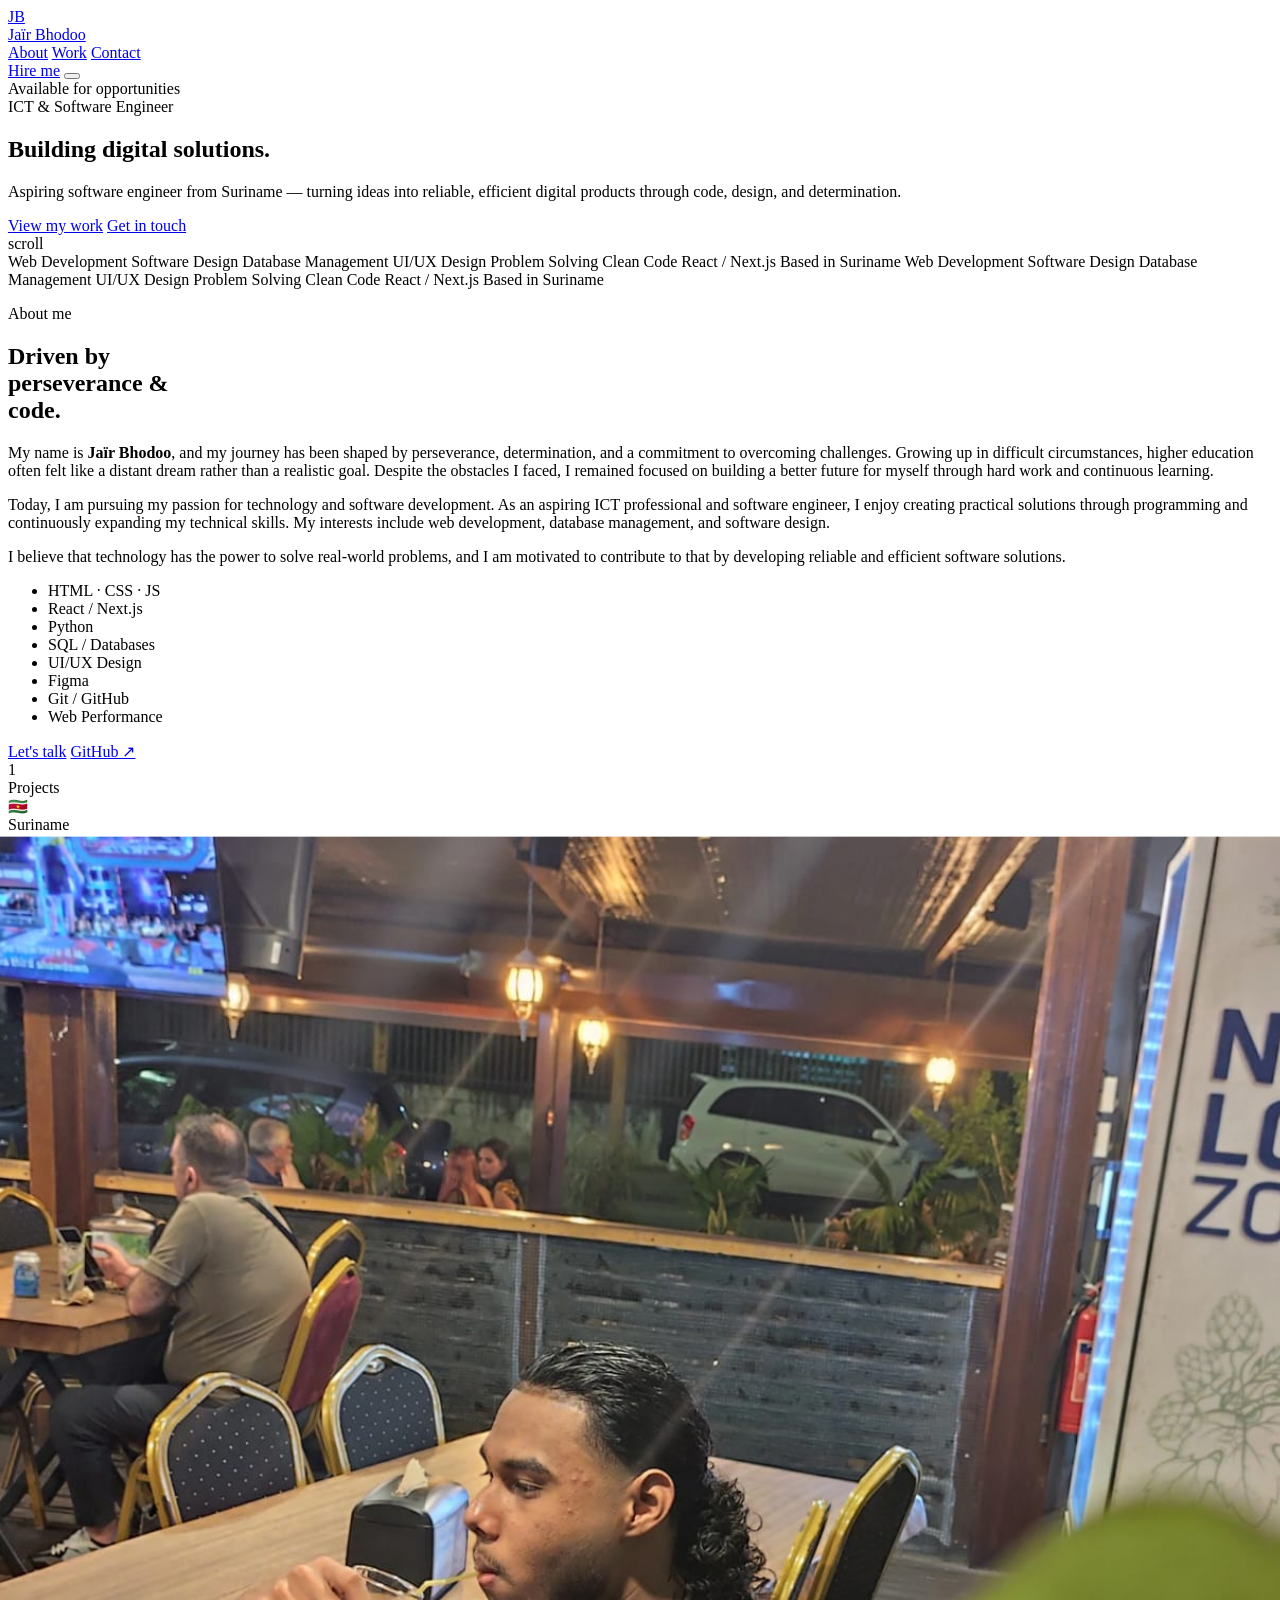
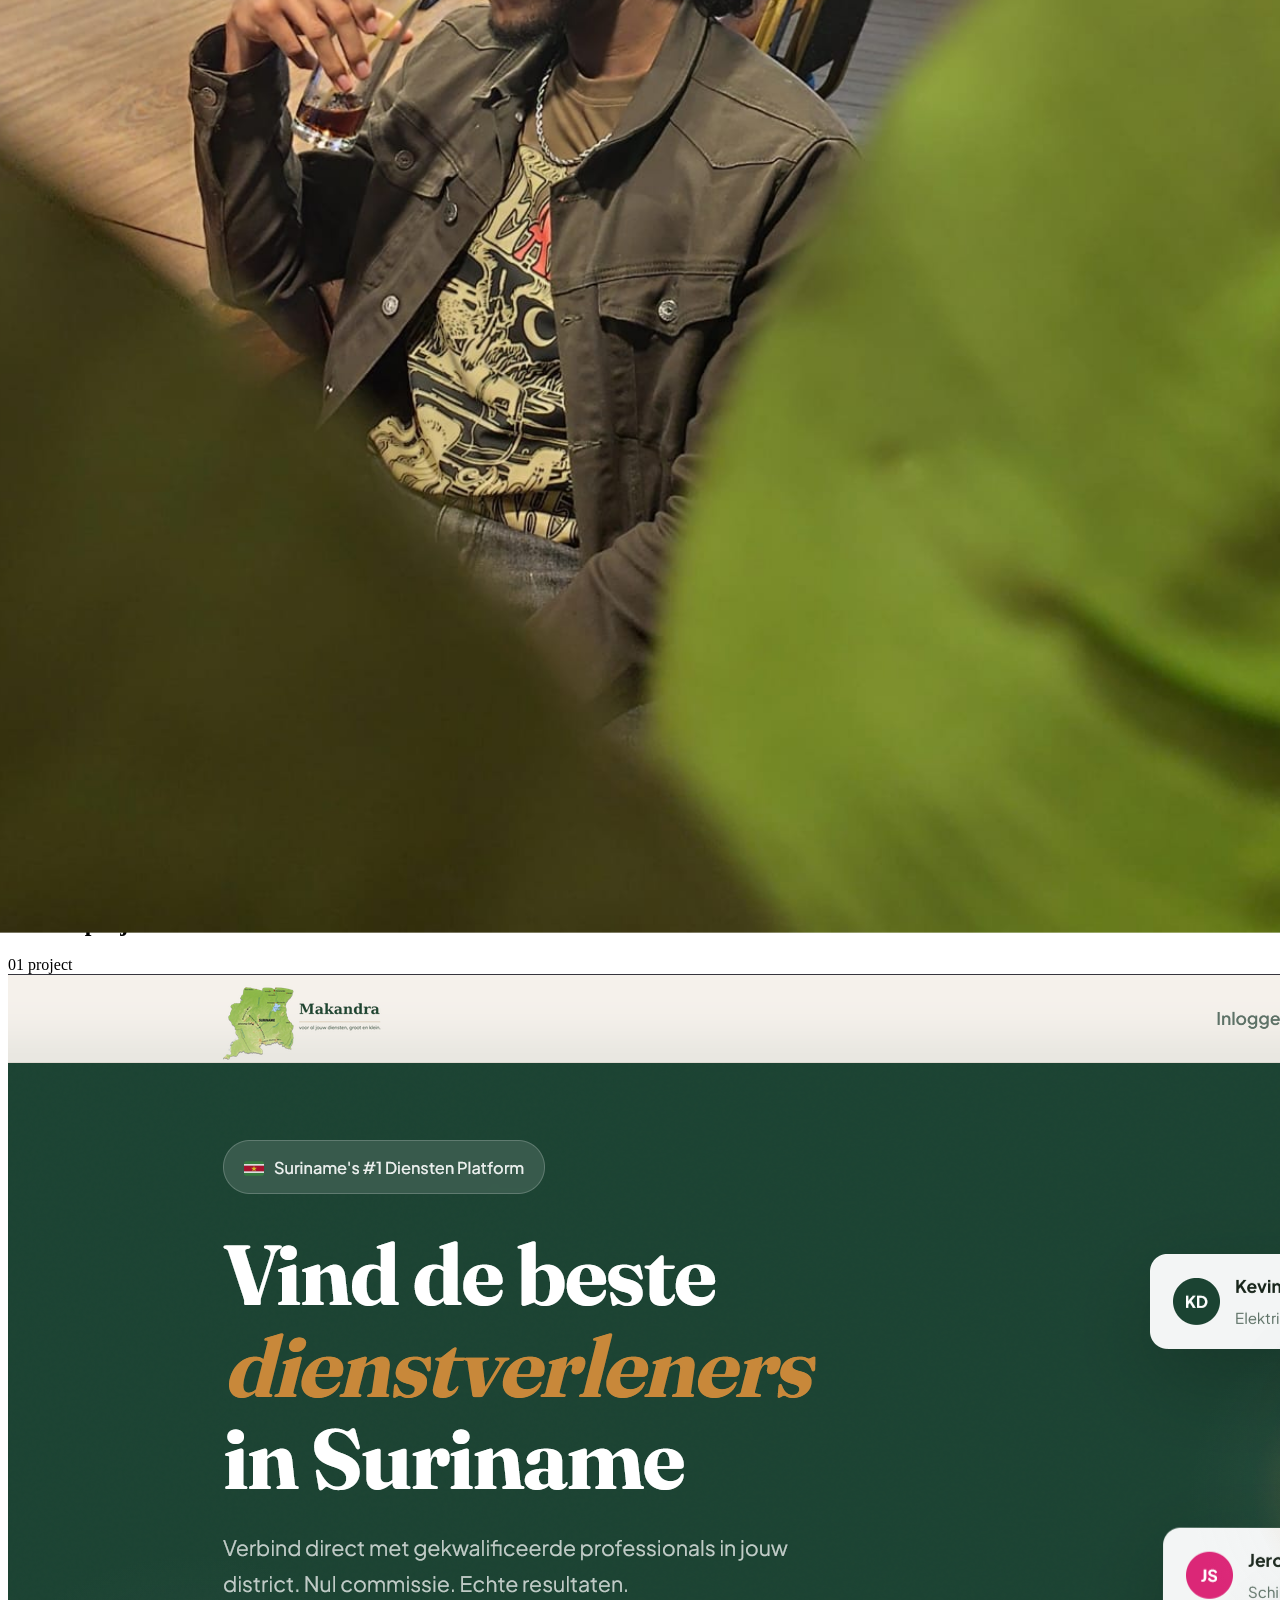
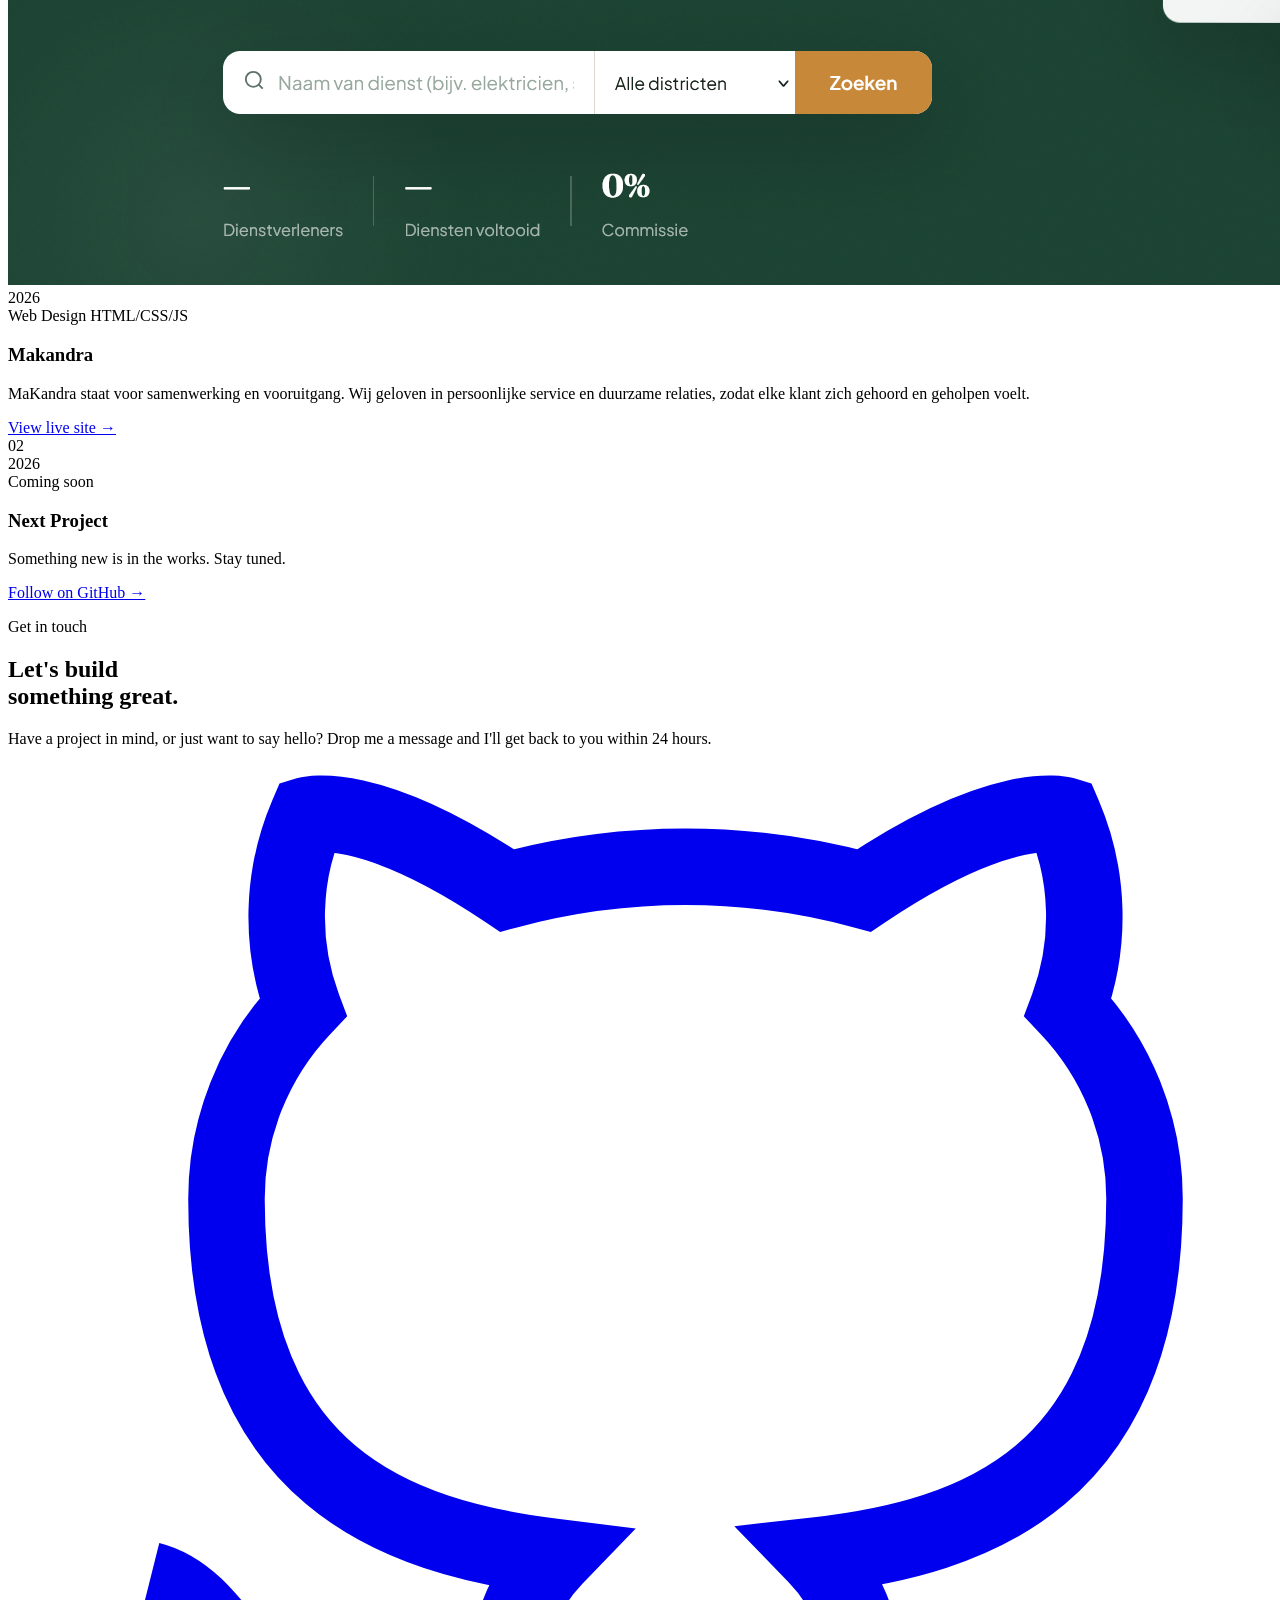
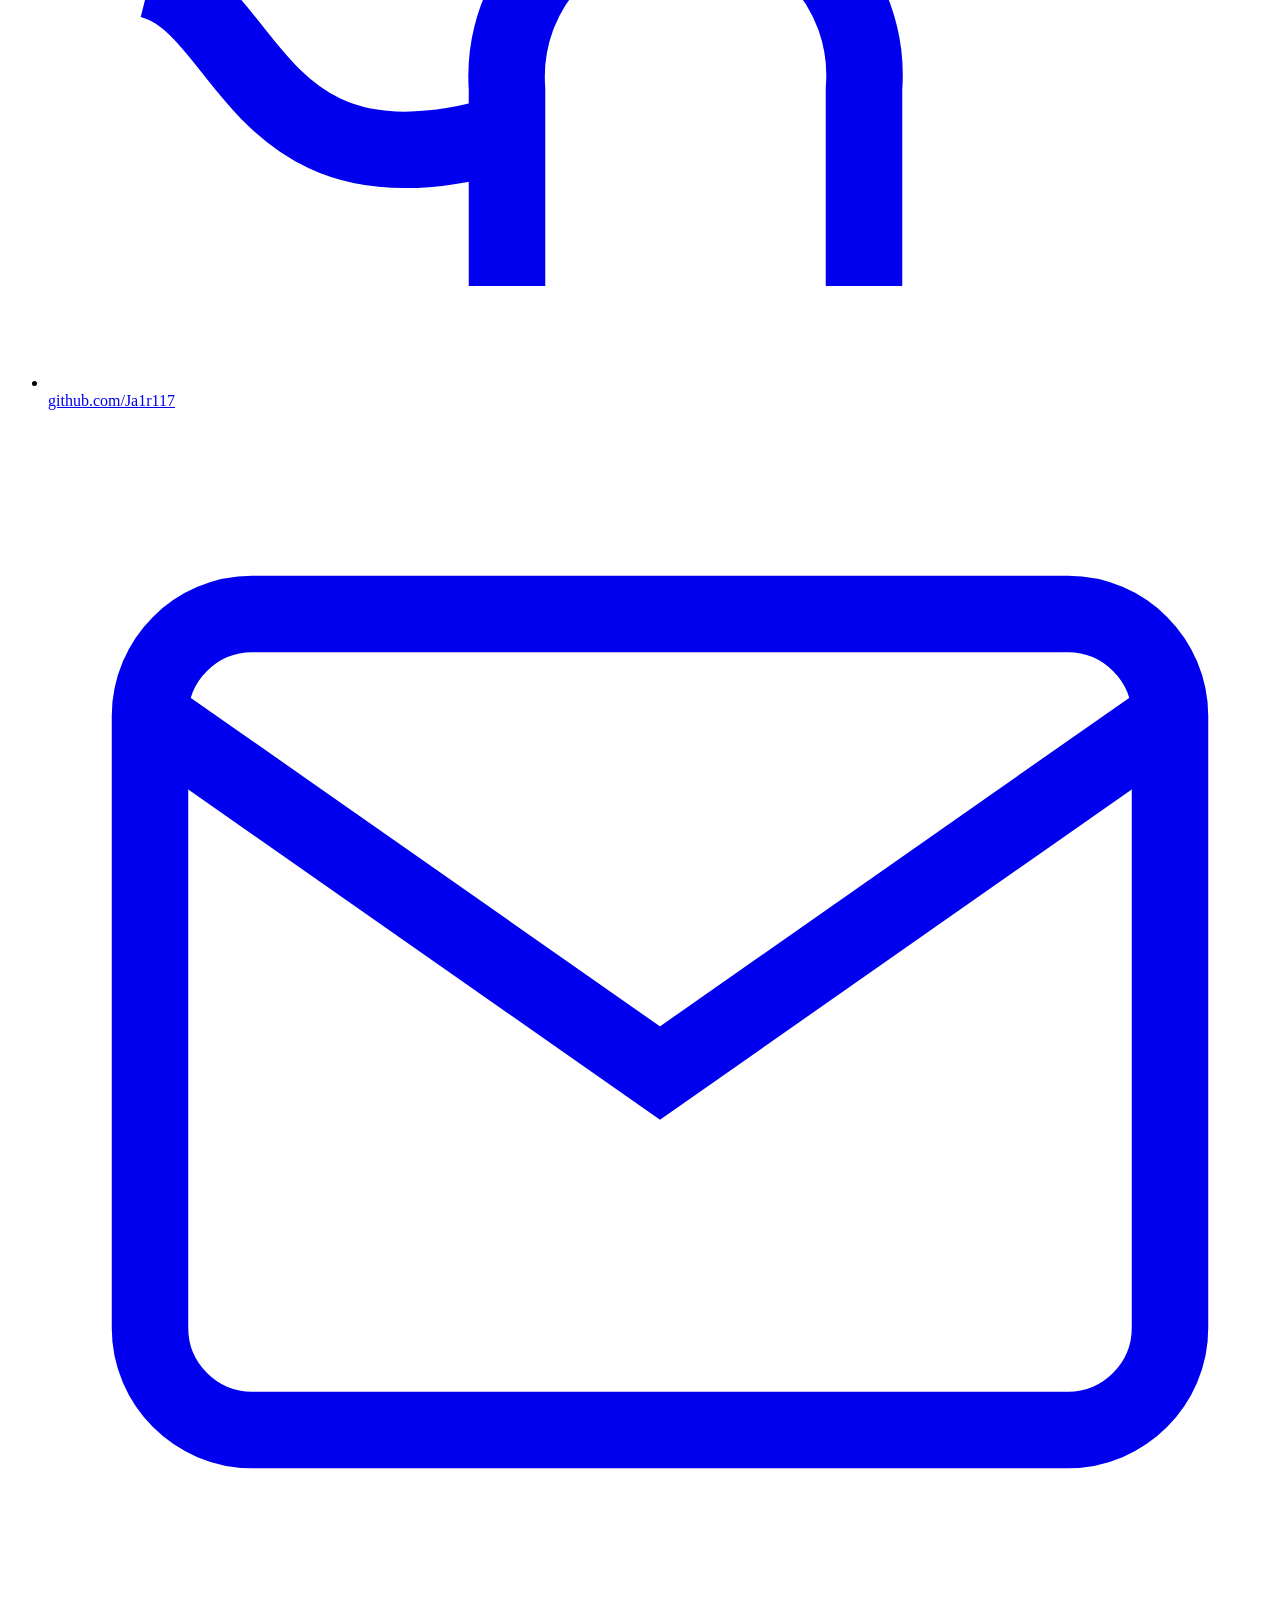
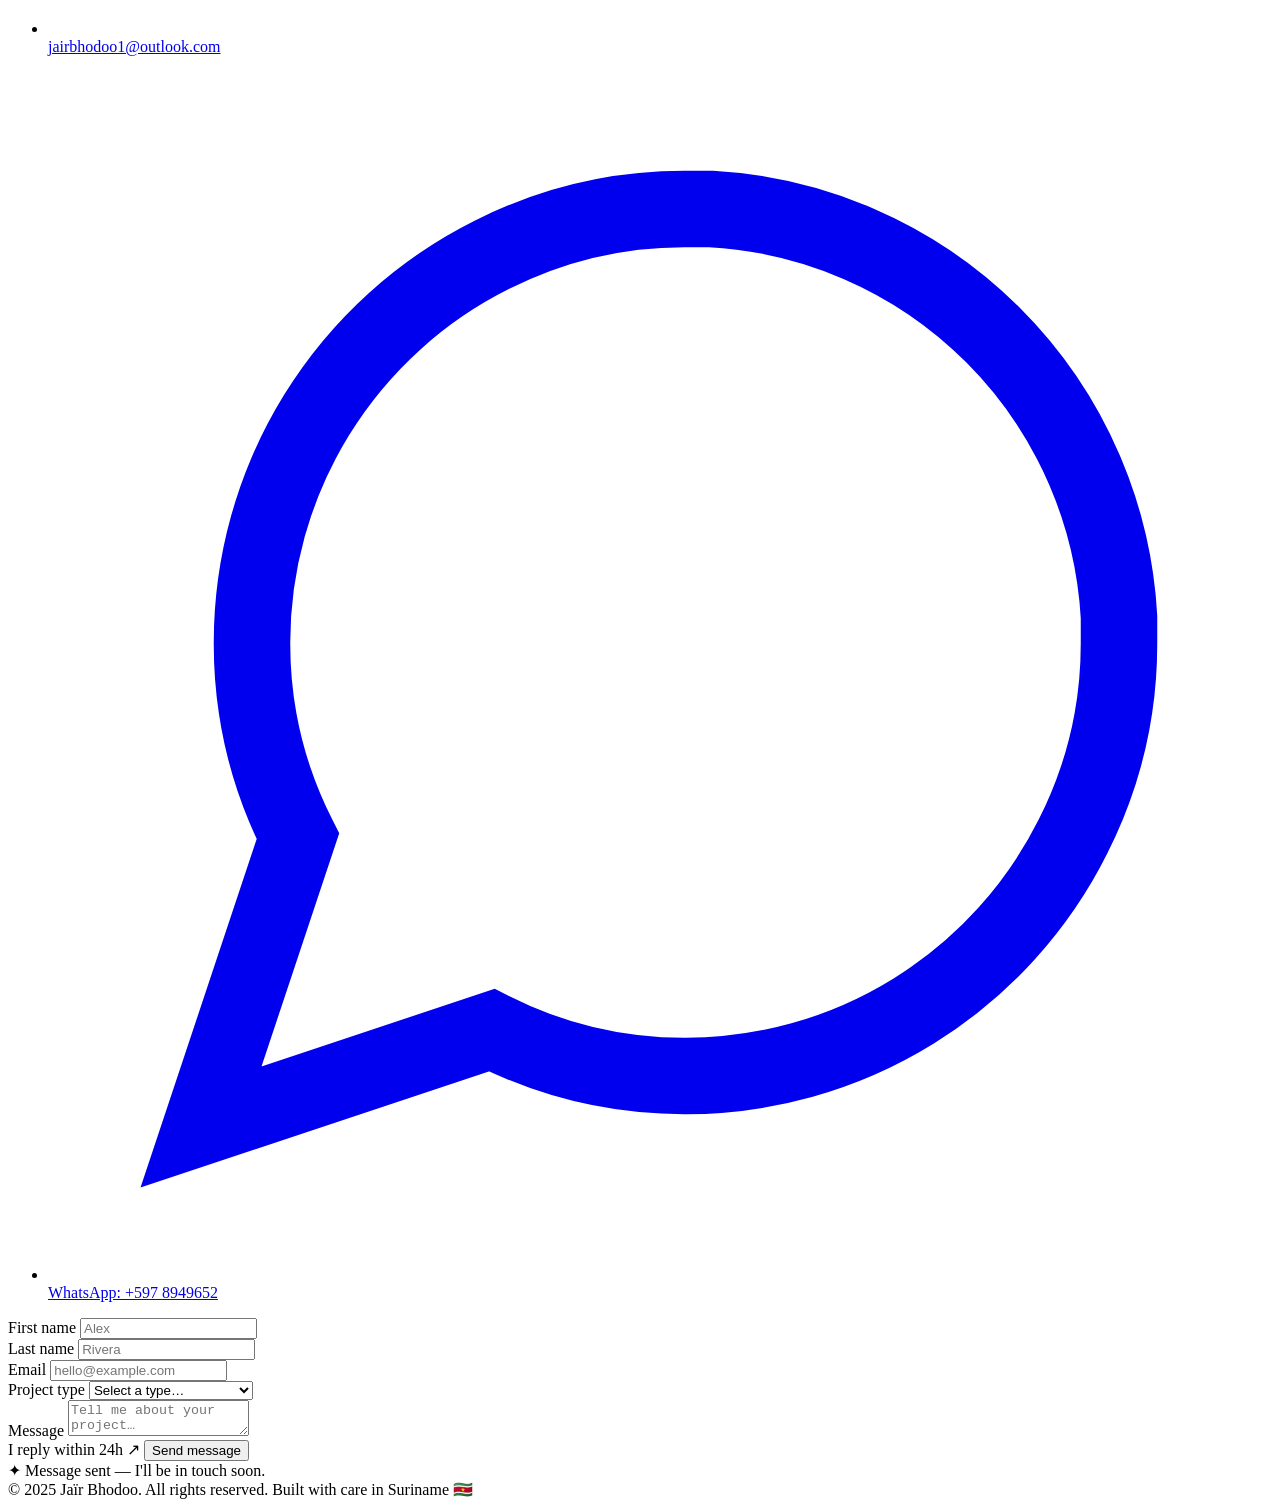
==== commit e7c21c64: "fixes" ====
--- a/index.html
+++ b/index.html
@@ -5,12 +5,12 @@
   <meta name="viewport" content="width=device-width, initial-scale=1.0" />
   <meta name="description" content="Jaïr Bhodoo — ICT & Software Engineer" />
   <title>Jaïr Bhodoo — Software Engineer</title>
-  <link rel="stylesheet" href="../css/main.css" />
-  <link rel="stylesheet" href="../css/nav.css" />
-  <link rel="stylesheet" href="../css/hero.css" />
-  <link rel="stylesheet" href="../css/about.css" />
-  <link rel="stylesheet" href="../css/work.css" />
-  <link rel="stylesheet" href="../css/contact.css" />
+  <link rel="stylesheet" href="main.css" />
+  <link rel="stylesheet" href="nav.css" />
+  <link rel="stylesheet" href="hero.css" />
+  <link rel="stylesheet" href="about.css" />
+  <link rel="stylesheet" href="work.css" />
+  <link rel="stylesheet" href="contact.css" />
 </head>
 <body>
 
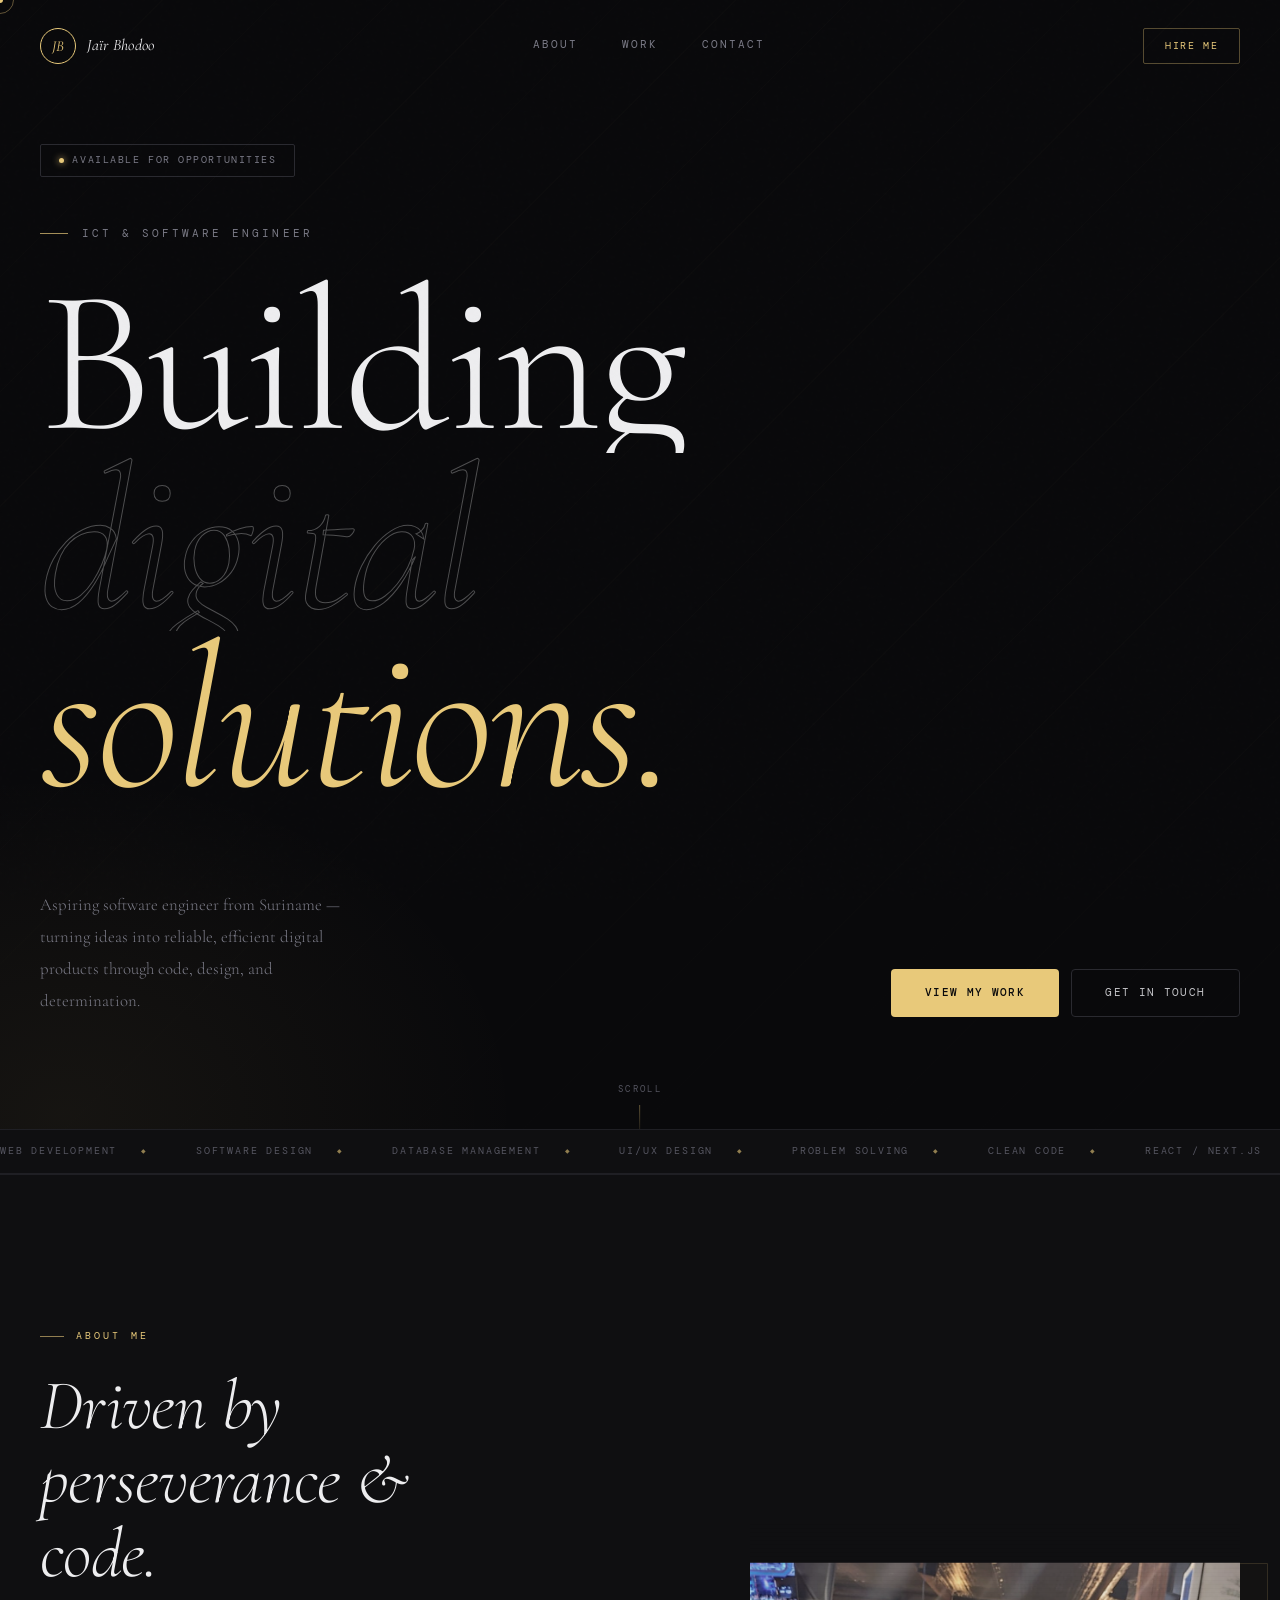
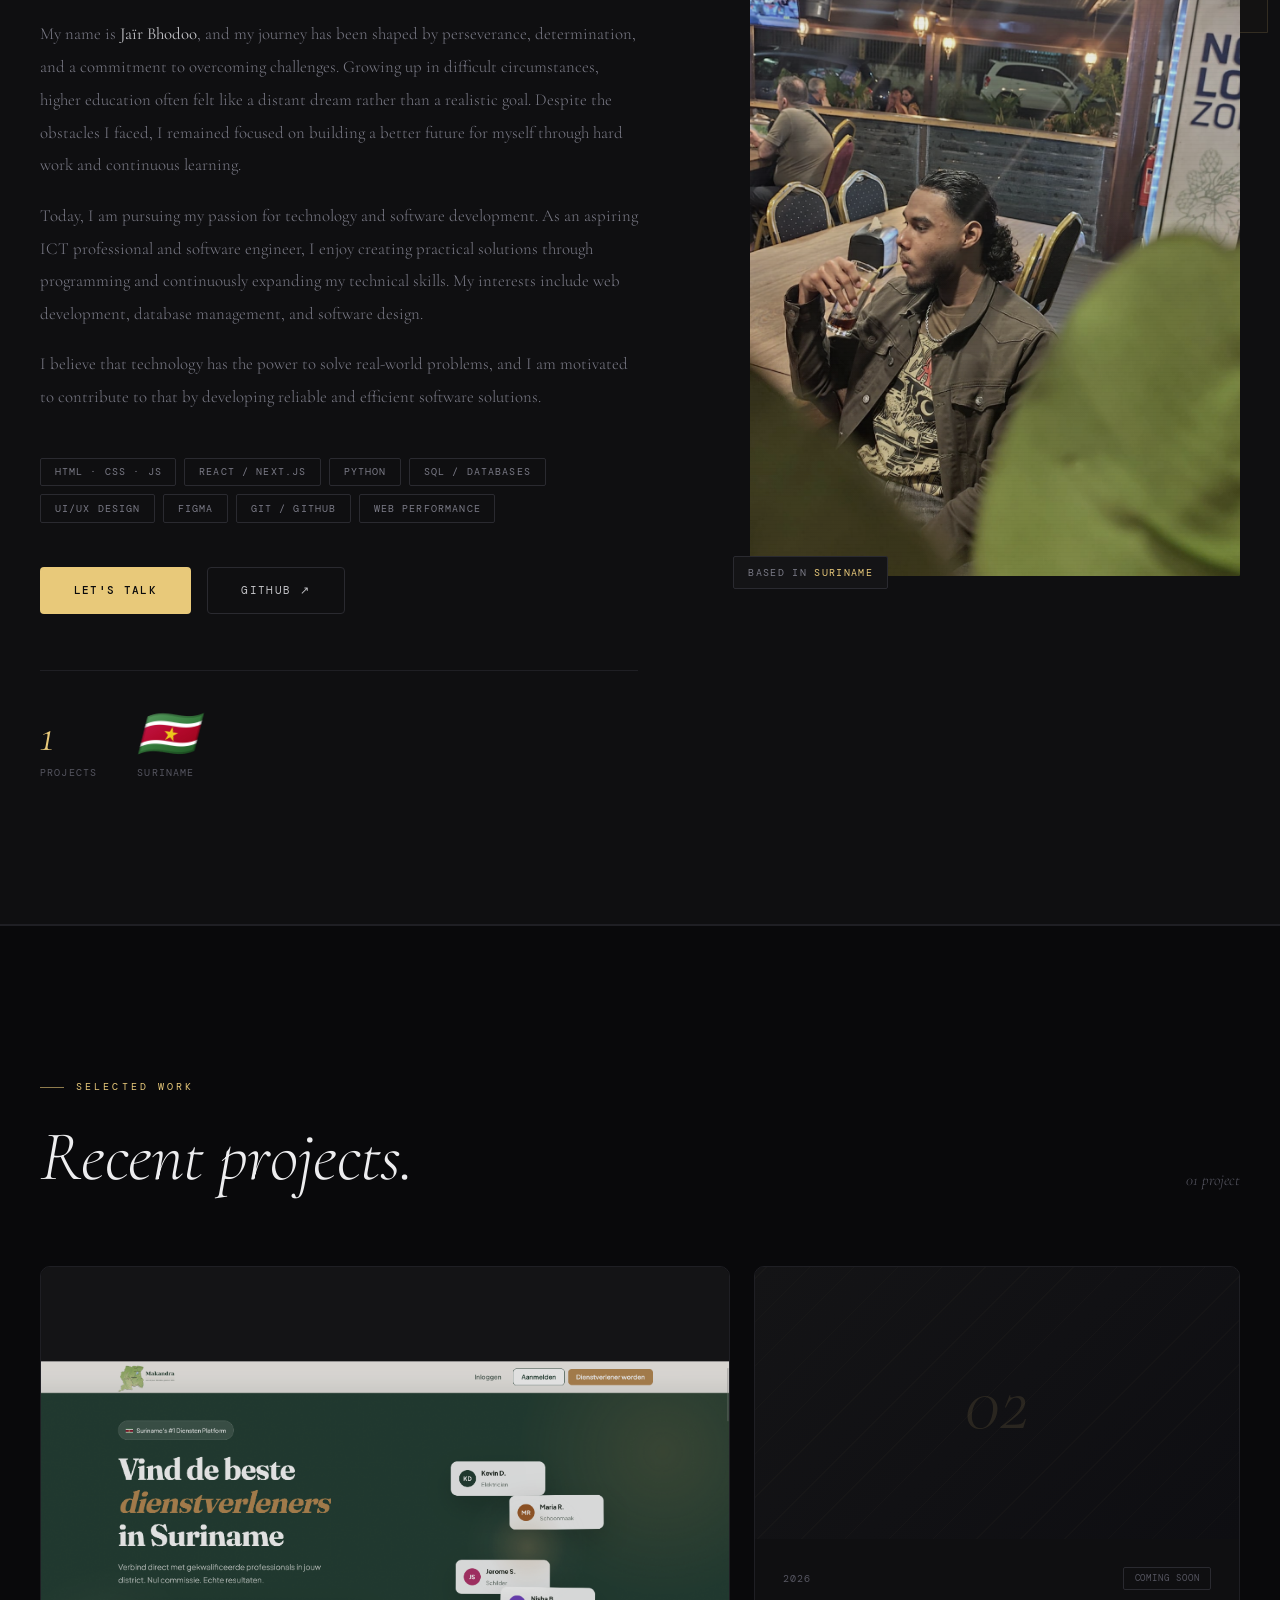
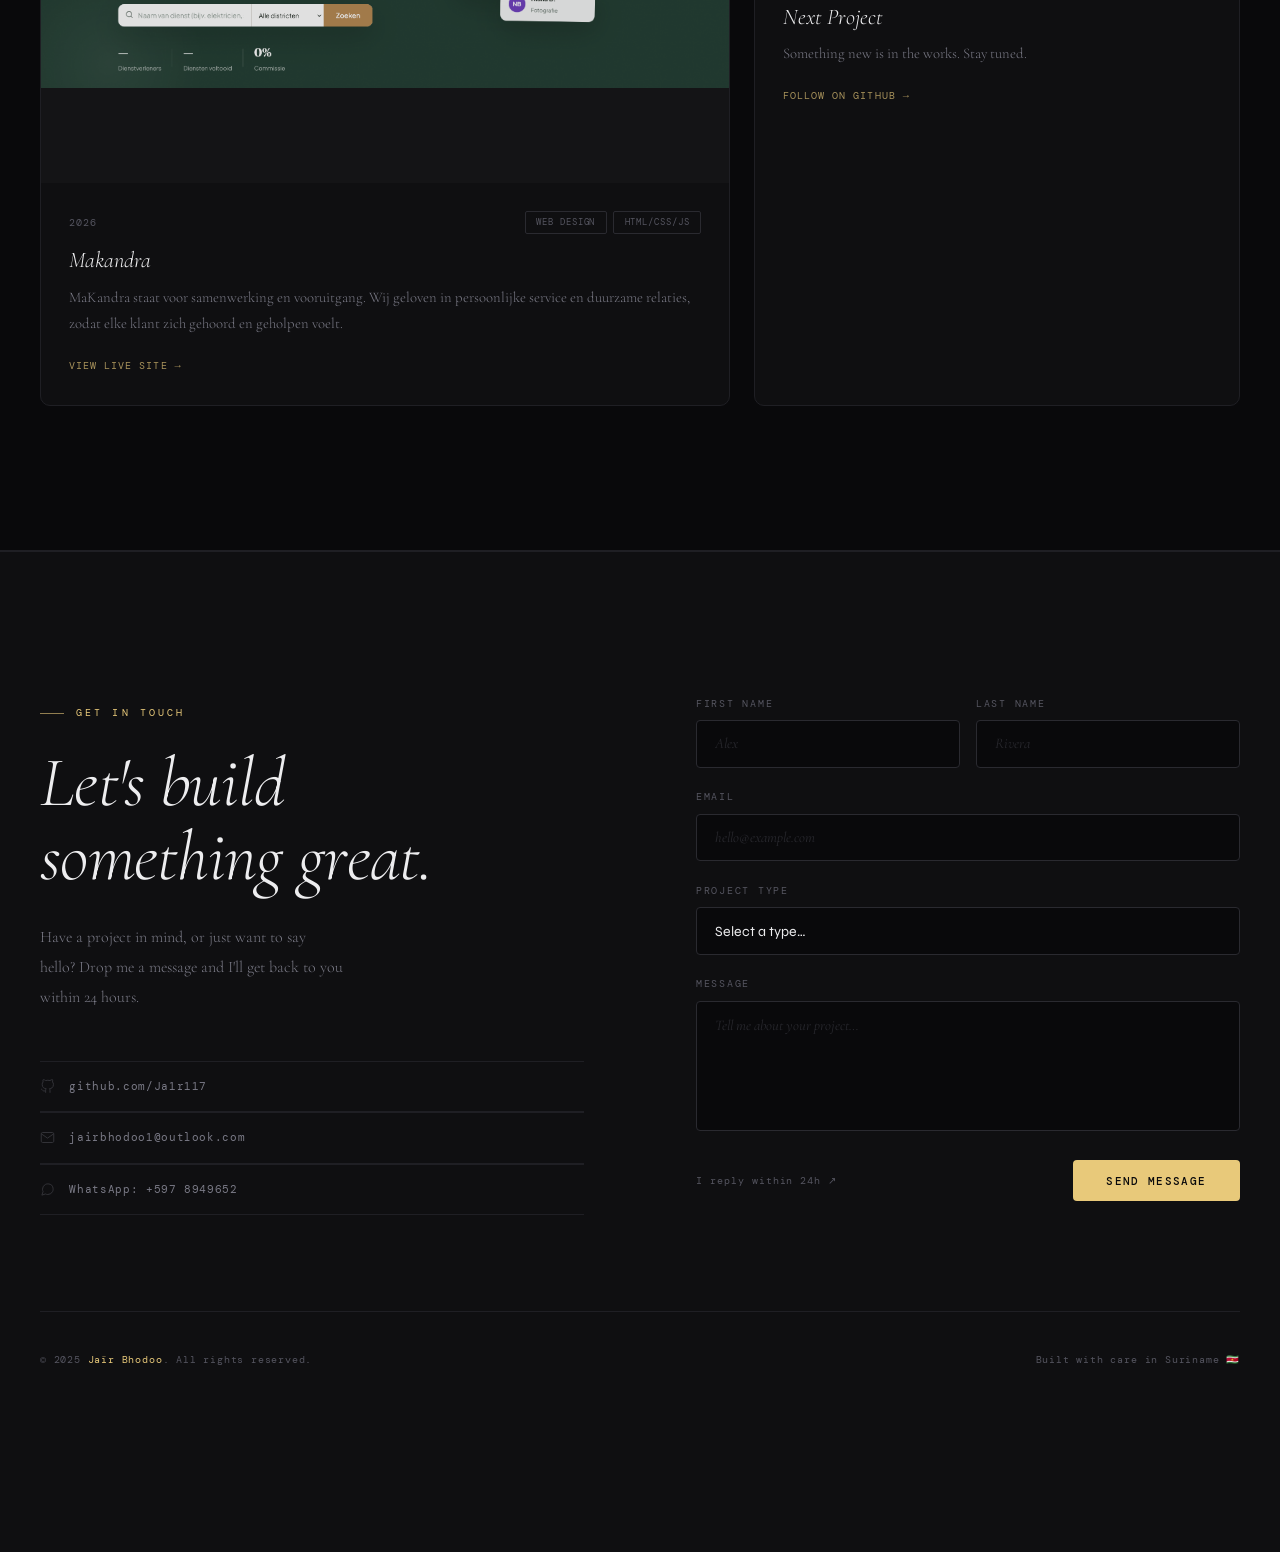
==== commit ce09f5e9: "fixes" ====
--- a/index.html
+++ b/index.html
@@ -5,12 +5,12 @@
   <meta name="viewport" content="width=device-width, initial-scale=1.0" />
   <meta name="description" content="Jaïr Bhodoo — ICT & Software Engineer" />
   <title>Jaïr Bhodoo — Software Engineer</title>
-  <link rel="stylesheet" href="main.css" />
-  <link rel="stylesheet" href="nav.css" />
-  <link rel="stylesheet" href="hero.css" />
-  <link rel="stylesheet" href="about.css" />
-  <link rel="stylesheet" href="work.css" />
-  <link rel="stylesheet" href="contact.css" />
+  <link rel="stylesheet" href="css/main.css" />
+  <link rel="stylesheet" href="css/nav.css" />
+  <link rel="stylesheet" href="css/hero.css" />
+  <link rel="stylesheet" href="css/about.css" />
+  <link rel="stylesheet" href="css/work.css" />
+  <link rel="stylesheet" href="css/contact.css" />
 </head>
 <body>
 
--- a/css/main.css
+++ b/css/main.css
@@ -0,0 +1,212 @@
+/* ─── main.css — Studio-Grade Portfolio ─── */
+
+@import url('https://fonts.googleapis.com/css2?family=Cormorant+Garamond:ital,wght@0,300;0,400;0,600;1,300;1,400&family=Syne:wght@400;500;600;700;800&family=DM+Mono:ital,wght@0,300;0,400;1,300&display=swap');
+
+/* ─── CSS Variables ─── */
+:root {
+  --bg:          #09090b;
+  --surface:     #0f0f11;
+  --surface2:    #141416;
+  --surface3:    #1a1a1e;
+  --border:      #1f1f24;
+  --border2:     #2a2a30;
+  --accent:      #e8c97a;        /* warm antique gold */
+  --accent2:     #f0d896;        /* lighter gold */
+  --accent3:     #c4a24d;        /* deeper gold */
+  --accent-dim:  rgba(232,201,122,0.07);
+  --accent-glow: rgba(232,201,122,0.18);
+  --text:        #ededef;
+  --text2:       #c4c4c8;
+  --muted:       #555560;
+  --muted2:      #7a7a86;
+  --red:         #e8624a;
+
+  --font-display: 'Syne', sans-serif;
+  --font-serif:   'Cormorant Garamond', serif;
+  --font-mono:    'DM Mono', monospace;
+
+  --radius:       4px;
+  --radius-lg:    10px;
+  --t:            0.35s cubic-bezier(0.4,0,0.2,1);
+  --t-slow:       0.8s cubic-bezier(0.4,0,0.2,1);
+  --max-w:        1320px;
+}
+
+/* ─── Reset ─── */
+*, *::before, *::after { box-sizing: border-box; margin: 0; padding: 0; }
+html { scroll-behavior: smooth; font-size: 16px; }
+body {
+  background: var(--bg);
+  color: var(--text);
+  font-family: var(--font-display);
+  line-height: 1.6;
+  cursor: none;
+  overflow-x: hidden;
+}
+a { color: inherit; text-decoration: none; transition: color var(--t); }
+img, svg { display: block; max-width: 100%; }
+ul { list-style: none; }
+
+/* ─── Custom Cursor ─── */
+#cursor {
+  position: fixed;
+  width: 6px; height: 6px;
+  background: var(--accent);
+  border-radius: 50%;
+  pointer-events: none;
+  z-index: 9999;
+  transform: translate(-50%, -50%);
+  transition: width 0.2s, height 0.2s;
+  mix-blend-mode: normal;
+}
+#cursorRing {
+  position: fixed;
+  width: 28px; height: 28px;
+  border: 1px solid rgba(232,201,122,0.4);
+  border-radius: 50%;
+  pointer-events: none;
+  z-index: 9998;
+  transform: translate(-50%, -50%);
+  transition: width 0.25s, height 0.25s, border-color 0.25s;
+}
+
+/* ─── Scroll Reveal ─── */
+.reveal {
+  opacity: 0;
+  transform: translateY(28px);
+  transition: opacity 0.75s ease, transform 0.75s ease;
+}
+.reveal.visible { opacity: 1; transform: none; }
+
+.reveal-left {
+  opacity: 0;
+  transform: translateX(-36px);
+  transition: opacity 0.85s ease, transform 0.85s ease;
+}
+.reveal-left.visible { opacity: 1; transform: none; }
+
+.reveal-right {
+  opacity: 0;
+  transform: translateX(36px);
+  transition: opacity 0.85s ease, transform 0.85s ease;
+}
+.reveal-right.visible { opacity: 1; transform: none; }
+
+/* ─── Layout ─── */
+.container {
+  width: 100%;
+  max-width: var(--max-w);
+  margin: 0 auto;
+  padding: 0 2.5rem;
+}
+.section { padding: 9rem 0; }
+
+.section-label {
+  display: inline-flex;
+  align-items: center;
+  gap: 0.75rem;
+  font-family: var(--font-mono);
+  font-size: 0.65rem;
+  letter-spacing: 0.3em;
+  text-transform: uppercase;
+  color: var(--accent);
+  margin-bottom: 1.5rem;
+}
+.section-label::before {
+  content: '';
+  width: 24px; height: 1px;
+  background: var(--accent);
+  opacity: 0.6;
+}
+
+.section-title {
+  font-family: var(--font-serif);
+  font-size: clamp(2.8rem, 5.5vw, 5rem);
+  font-weight: 300;
+  line-height: 1.05;
+  letter-spacing: -0.01em;
+  font-style: italic;
+}
+
+/* ─── Buttons ─── */
+.btn {
+  display: inline-flex;
+  align-items: center;
+  gap: 0.65rem;
+  padding: 0.85rem 2.1rem;
+  font-family: var(--font-mono);
+  font-size: 0.7rem;
+  letter-spacing: 0.12em;
+  border-radius: var(--radius);
+  border: none;
+  cursor: none;
+  transition: background var(--t), color var(--t), transform var(--t), box-shadow var(--t);
+  position: relative;
+  overflow: hidden;
+  text-transform: uppercase;
+}
+.btn::before {
+  content: '';
+  position: absolute;
+  inset: 0;
+  background: rgba(255,255,255,0.04);
+  opacity: 0;
+  transition: opacity var(--t);
+}
+.btn:hover::before { opacity: 1; }
+
+.btn-primary {
+  background: var(--accent);
+  color: #0a0a0c;
+  font-weight: 500;
+}
+.btn-primary:hover {
+  background: var(--accent2);
+  transform: translateY(-2px);
+  box-shadow: 0 14px 36px rgba(232,201,122,0.22);
+}
+
+.btn-ghost {
+  background: transparent;
+  color: var(--text2);
+  border: 1px solid var(--border2);
+}
+.btn-ghost:hover {
+  border-color: var(--accent);
+  color: var(--accent);
+  transform: translateY(-2px);
+}
+
+/* ─── Divider ─── */
+.divider {
+  height: 1px;
+  background: var(--border);
+}
+
+/* ─── Noise Texture ─── */
+body::after {
+  content: '';
+  position: fixed;
+  inset: 0;
+  background-image: url("data:image/svg+xml,%3Csvg viewBox='0 0 256 256' xmlns='http://www.w3.org/2000/svg'%3E%3Cfilter id='noise'%3E%3CfeTurbulence type='fractalNoise' baseFrequency='0.85' numOctaves='4' stitchTiles='stitch'/%3E%3C/filter%3E%3Crect width='100%25' height='100%25' filter='url(%23noise)' opacity='0.03'/%3E%3C/svg%3E");
+  pointer-events: none;
+  z-index: 9990;
+  opacity: 0.35;
+}
+
+/* ─── Page Footer ─── */
+.page-footer {
+  padding: 2.5rem;
+  text-align: center;
+  border-top: 1px solid var(--border);
+  font-family: var(--font-mono);
+  font-size: 0.65rem;
+  color: var(--muted);
+  letter-spacing: 0.1em;
+}
+
+/* ─── Responsive ─── */
+@media (max-width: 768px) {
+  .container { padding: 0 1.5rem; }
+  .section { padding: 6rem 0; }
+}
--- a/css/nav.css
+++ b/css/nav.css
@@ -0,0 +1,158 @@
+/* ─── nav.css ─── */
+
+header {
+  position: fixed;
+  top: 0; left: 0; right: 0;
+  z-index: 1000;
+  padding: 1.75rem 0;
+  transition: background var(--t), padding var(--t), border-color var(--t);
+}
+
+header.scrolled {
+  background: rgba(9,9,11,0.94);
+  backdrop-filter: blur(24px);
+  -webkit-backdrop-filter: blur(24px);
+  border-bottom: 1px solid var(--border);
+  padding: 1.1rem 0;
+}
+
+.nav-inner {
+  display: flex;
+  align-items: center;
+  justify-content: space-between;
+}
+
+/* ─── Logo ─── */
+.nav-logo {
+  display: flex;
+  align-items: center;
+  gap: 0.7rem;
+  transition: opacity var(--t);
+}
+
+.nav-logo-mark {
+  width: 36px; height: 36px;
+  background: transparent;
+  border: 1px solid var(--accent);
+  color: var(--accent);
+  font-family: var(--font-serif);
+  font-size: 0.95rem;
+  font-style: italic;
+  font-weight: 400;
+  display: flex;
+  align-items: center;
+  justify-content: center;
+  border-radius: 50%;
+  letter-spacing: 0.02em;
+  flex-shrink: 0;
+  transition: background var(--t), box-shadow var(--t);
+}
+.nav-logo:hover .nav-logo-mark {
+  background: var(--accent-dim);
+  box-shadow: 0 0 18px rgba(232,201,122,0.2);
+}
+.nav-logo:hover { opacity: 0.85; }
+.nav-logo-text {
+  font-family: var(--font-serif);
+  font-size: 1rem;
+  font-weight: 400;
+  font-style: italic;
+  color: var(--text);
+  letter-spacing: 0.02em;
+}
+
+/* ─── Nav Links ─── */
+.nav-links {
+  display: flex;
+  align-items: center;
+  gap: 2.75rem;
+}
+
+.nav-links a {
+  font-family: var(--font-mono);
+  font-size: 0.68rem;
+  letter-spacing: 0.18em;
+  text-transform: uppercase;
+  color: var(--muted2);
+  position: relative;
+  transition: color var(--t);
+  padding-bottom: 2px;
+}
+
+.nav-links a::after {
+  content: '';
+  position: absolute;
+  left: 0; bottom: 0;
+  width: 0; height: 1px;
+  background: var(--accent);
+  transition: width var(--t);
+}
+
+.nav-links a:hover,
+.nav-links a.active { color: var(--text); }
+.nav-links a:hover::after,
+.nav-links a.active::after { width: 100%; }
+
+/* ─── CTA ─── */
+.nav-cta {
+  font-family: var(--font-mono);
+  font-size: 0.65rem;
+  letter-spacing: 0.15em;
+  text-transform: uppercase;
+  padding: 0.55rem 1.3rem;
+  border: 1px solid rgba(232,201,122,0.35);
+  border-radius: 2px;
+  color: var(--accent);
+  background: transparent;
+  transition: background var(--t), border-color var(--t), color var(--t), box-shadow var(--t);
+}
+.nav-cta:hover {
+  background: var(--accent);
+  color: #0a0a0c;
+  border-color: var(--accent);
+  box-shadow: 0 0 24px rgba(232,201,122,0.2);
+}
+
+/* ─── Mobile ─── */
+.nav-toggle {
+  display: none;
+  flex-direction: column;
+  gap: 5px;
+  background: none;
+  border: none;
+  cursor: none;
+  padding: 4px;
+}
+.nav-toggle span {
+  display: block;
+  width: 20px; height: 1px;
+  background: var(--text);
+  transition: transform 0.3s, opacity 0.3s;
+}
+.nav-toggle.open span:nth-child(1) { transform: translateY(6px) rotate(45deg); }
+.nav-toggle.open span:nth-child(2) { opacity: 0; }
+.nav-toggle.open span:nth-child(3) { transform: translateY(-6px) rotate(-45deg); }
+
+@media (max-width: 768px) {
+  .nav-toggle { display: flex; }
+  .nav-cta { display: none; }
+  .nav-links {
+    display: none;
+    position: absolute;
+    top: 100%; left: 0; right: 0;
+    flex-direction: column;
+    gap: 0;
+    background: rgba(9,9,11,0.98);
+    backdrop-filter: blur(24px);
+    border-top: 1px solid var(--border);
+    border-bottom: 1px solid var(--border);
+    padding: 1.5rem 2rem;
+  }
+  .nav-links.open { display: flex; }
+  .nav-links a { 
+    padding: 1rem 0; 
+    font-size: 0.8rem; 
+    border-bottom: 1px solid var(--border); 
+    color: var(--text2);
+  }
+}
--- a/css/hero.css
+++ b/css/hero.css
@@ -0,0 +1,232 @@
+/* ─── hero.css ─── */
+
+#hero {
+  min-height: 100svh;
+  display: flex;
+  flex-direction: column;
+  justify-content: flex-end;
+  padding-top: 9rem;
+  padding-bottom: 0;
+  position: relative;
+  overflow: hidden;
+}
+
+/* Subtle diagonal rule bg */
+#hero::before {
+  content: '';
+  position: absolute;
+  inset: 0;
+  background-image: 
+    repeating-linear-gradient(
+      -45deg,
+      transparent,
+      transparent 80px,
+      rgba(232,201,122,0.013) 80px,
+      rgba(232,201,122,0.013) 81px
+    );
+  pointer-events: none;
+}
+
+/* Radial warm glow — bottom left */
+#hero::after {
+  content: '';
+  position: absolute;
+  inset: 0;
+  background:
+    radial-gradient(ellipse 55% 45% at 5% 95%, rgba(232,201,122,0.06) 0%, transparent 65%),
+    linear-gradient(to top, #09090b 0%, transparent 45%);
+  pointer-events: none;
+}
+
+.hero-content {
+  position: relative;
+  z-index: 1;
+  padding-bottom: 7rem;
+}
+
+/* Eyebrow */
+.hero-eyebrow {
+  display: flex;
+  align-items: center;
+  gap: 0.85rem;
+  font-family: var(--font-mono);
+  font-size: 0.68rem;
+  letter-spacing: 0.28em;
+  text-transform: uppercase;
+  color: var(--muted2);
+  margin-bottom: 2rem;
+}
+.hero-eyebrow::before {
+  content: '';
+  width: 28px; height: 1px;
+  background: var(--accent);
+  opacity: 0.7;
+}
+
+/* Big title — editorial serif */
+.hero-title {
+  font-family: var(--font-serif);
+  font-size: clamp(5.5rem, 16vw, 17rem);
+  font-weight: 300;
+  line-height: 0.87;
+  letter-spacing: -0.02em;
+}
+
+.hero-title .line { display: block; overflow: hidden; }
+.hero-title .line-inner {
+  display: block;
+  transform: translateY(110%);
+  animation: lineReveal 1.1s cubic-bezier(0.76, 0, 0.24, 1) forwards;
+}
+.hero-title .line:nth-child(1) .line-inner { animation-delay: 0.15s; }
+.hero-title .line:nth-child(2) .line-inner { animation-delay: 0.35s; }
+.hero-title .line:nth-child(3) .line-inner { animation-delay: 0.55s; }
+
+@keyframes lineReveal {
+  to { transform: translateY(0); }
+}
+
+.hero-title .outline {
+  -webkit-text-stroke: 1px rgba(237,237,239,0.3);
+  color: transparent;
+  font-style: italic;
+}
+.hero-title .accent-text {
+  color: var(--accent);
+  font-style: italic;
+}
+
+/* Bottom row */
+.hero-bottom {
+  display: flex;
+  align-items: flex-end;
+  justify-content: space-between;
+  flex-wrap: wrap;
+  gap: 2.5rem;
+  margin-top: 5rem;
+}
+
+.hero-desc {
+  max-width: 38ch;
+  font-family: var(--font-serif);
+  font-size: 1.05rem;
+  font-weight: 300;
+  color: var(--muted2);
+  line-height: 1.9;
+  opacity: 0;
+  animation: fadeUp 1s ease 0.95s forwards;
+}
+
+.hero-actions {
+  display: flex;
+  flex-wrap: wrap;
+  gap: 0.75rem;
+  opacity: 0;
+  animation: fadeUp 1s ease 1.15s forwards;
+}
+
+@keyframes fadeUp {
+  from { opacity: 0; transform: translateY(18px); }
+  to   { opacity: 1; transform: none; }
+}
+
+/* Status badge */
+.status-badge {
+  display: inline-flex;
+  align-items: center;
+  gap: 0.55rem;
+  font-family: var(--font-mono);
+  font-size: 0.65rem;
+  letter-spacing: 0.15em;
+  text-transform: uppercase;
+  padding: 0.45rem 1.1rem;
+  border: 1px solid var(--border2);
+  border-radius: 2px;
+  color: var(--muted2);
+  margin-bottom: 3rem;
+  opacity: 0;
+  animation: fadeUp 0.8s ease 0.05s forwards;
+}
+
+.status-dot {
+  width: 5px; height: 5px;
+  border-radius: 50%;
+  background: var(--accent);
+  box-shadow: 0 0 7px var(--accent);
+  animation: blink 2.5s ease-in-out infinite;
+}
+@keyframes blink {
+  0%, 100% { opacity: 1; }
+  50% { opacity: 0.25; }
+}
+
+/* Scroll hint */
+.scroll-hint {
+  position: absolute;
+  bottom: 2rem;
+  left: 50%;
+  transform: translateX(-50%);
+  z-index: 1;
+  display: flex;
+  flex-direction: column;
+  align-items: center;
+  gap: 0.5rem;
+  font-family: var(--font-mono);
+  font-size: 0.57rem;
+  letter-spacing: 0.25em;
+  text-transform: uppercase;
+  color: var(--muted);
+  animation: bob 3s ease-in-out infinite;
+}
+.scroll-hint::after {
+  content: '';
+  width: 1px; height: 36px;
+  background: linear-gradient(to bottom, rgba(232,201,122,0.4), transparent);
+}
+@keyframes bob {
+  0%,100% { transform: translateX(-50%) translateY(0); }
+  50%      { transform: translateX(-50%) translateY(7px); }
+}
+
+/* Marquee */
+.hero-marquee {
+  position: relative;
+  border-top: 1px solid var(--border);
+  overflow: hidden;
+  padding: 0.85rem 0;
+  background: var(--surface);
+  z-index: 1;
+}
+.marquee-track {
+  display: flex;
+  gap: 3rem;
+  width: max-content;
+  animation: marquee 35s linear infinite;
+}
+.marquee-item {
+  font-family: var(--font-mono);
+  font-size: 0.63rem;
+  letter-spacing: 0.18em;
+  text-transform: uppercase;
+  color: var(--muted);
+  white-space: nowrap;
+  display: flex;
+  align-items: center;
+  gap: 1.5rem;
+}
+.marquee-item::after {
+  content: '◆';
+  color: var(--accent);
+  font-size: 0.4rem;
+  opacity: 0.6;
+}
+@keyframes marquee {
+  from { transform: translateX(0); }
+  to   { transform: translateX(-50%); }
+}
+
+@media (max-width: 600px) {
+  .hero-bottom { flex-direction: column; align-items: flex-start; }
+  .hero-title .outline { -webkit-text-stroke-width: 0.5px; }
+  .hero-content { padding-bottom: 5rem; }
+}
--- a/css/about.css
+++ b/css/about.css
@@ -0,0 +1,204 @@
+/* ─── about.css ─── */
+
+#about {
+  background: var(--surface);
+  border-top: 1px solid var(--border);
+  border-bottom: 1px solid var(--border);
+}
+
+.about-grid {
+  display: grid;
+  grid-template-columns: 1.1fr 0.9fr;
+  gap: 7rem;
+  align-items: center;
+}
+
+/* ─── Text ─── */
+.about-text .about-story {
+  font-family: var(--font-serif);
+  font-size: 1.05rem;
+  font-weight: 300;
+  color: var(--muted2);
+  line-height: 1.95;
+  margin-top: 1.75rem;
+}
+.about-text .about-story strong {
+  color: var(--text2);
+  font-weight: 400;
+}
+.about-text .about-story + .about-story {
+  margin-top: 1.1rem;
+}
+
+.about-actions {
+  display: flex;
+  flex-wrap: wrap;
+  gap: 1rem;
+  margin-top: 2.75rem;
+}
+
+/* Skills chips */
+.skills-list {
+  display: flex;
+  flex-wrap: wrap;
+  gap: 0.5rem;
+  margin-top: 2.75rem;
+}
+.skill-chip {
+  font-family: var(--font-mono);
+  font-size: 0.6rem;
+  letter-spacing: 0.12em;
+  text-transform: uppercase;
+  padding: 0.35rem 0.85rem;
+  border: 1px solid var(--border2);
+  border-radius: 2px;
+  color: var(--muted2);
+  transition: border-color var(--t), color var(--t), background var(--t);
+}
+.skill-chip:hover {
+  border-color: rgba(232,201,122,0.4);
+  color: var(--accent);
+  background: var(--accent-dim);
+}
+
+/* Stats */
+.about-stats {
+  display: flex;
+  gap: 2.5rem;
+  margin-top: 3.5rem;
+  padding-top: 2.5rem;
+  border-top: 1px solid var(--border);
+}
+.stat-num {
+  font-family: var(--font-serif);
+  font-style: italic;
+  font-size: 3rem;
+  font-weight: 300;
+  color: var(--accent);
+  line-height: 1;
+}
+.stat-label {
+  font-family: var(--font-mono);
+  font-size: 0.6rem;
+  color: var(--muted);
+  margin-top: 0.35rem;
+  letter-spacing: 0.12em;
+  text-transform: uppercase;
+}
+
+/* ─── Photo ─── */
+.about-visual {
+  position: relative;
+}
+
+.photo-frame {
+  position: relative;
+  aspect-ratio: 3/4;
+  overflow: hidden;
+  border-radius: 1px;
+}
+
+/* Fine corner marks */
+.photo-frame::before,
+.photo-frame::after {
+  content: '';
+  position: absolute;
+  z-index: 3;
+  width: 20px; height: 20px;
+  border-color: var(--accent);
+  border-style: solid;
+  opacity: 0.6;
+}
+.photo-frame::before {
+  top: -3px; left: -3px;
+  border-width: 1px 0 0 1px;
+}
+.photo-frame::after {
+  bottom: -3px; right: -3px;
+  border-width: 0 1px 1px 0;
+}
+
+.photo-frame img {
+  width: 100%;
+  height: 100%;
+  object-fit: cover;
+  object-position: center top;
+  filter: contrast(1.04) saturate(0.7) brightness(0.92);
+  transition: transform 0.9s ease, filter 0.6s ease;
+}
+.photo-frame:hover img {
+  transform: scale(1.03);
+  filter: contrast(1.04) saturate(0.9) brightness(0.98);
+}
+
+/* Warm tint overlay */
+.photo-overlay {
+  position: absolute;
+  inset: 0;
+  z-index: 2;
+  background: linear-gradient(
+    160deg,
+    transparent 50%,
+    rgba(232,201,122,0.08) 100%
+  );
+  mix-blend-mode: screen;
+  pointer-events: none;
+}
+
+/* Subtle grain on photo */
+.photo-scanlines {
+  position: absolute;
+  inset: 0;
+  z-index: 2;
+  background: repeating-linear-gradient(
+    0deg,
+    transparent,
+    transparent 3px,
+    rgba(0,0,0,0.04) 3px,
+    rgba(0,0,0,0.04) 4px
+  );
+  pointer-events: none;
+  opacity: 0.3;
+}
+
+/* Floating tag */
+.about-tag {
+  position: absolute;
+  bottom: -0.85rem;
+  left: -1.1rem;
+  background: var(--surface2);
+  border: 1px solid var(--border2);
+  color: var(--muted2);
+  font-family: var(--font-mono);
+  font-size: 0.6rem;
+  letter-spacing: 0.14em;
+  padding: 0.5rem 0.9rem;
+  border-radius: 2px;
+  z-index: 5;
+  text-transform: uppercase;
+}
+.about-tag span {
+  color: var(--accent);
+}
+
+/* Accent box */
+.about-accent-box {
+  position: absolute;
+  top: 2.5rem; right: -1.75rem;
+  width: 70px; height: 70px;
+  border: 1px solid rgba(232,201,122,0.15);
+  border-radius: 1px;
+  background: rgba(232,201,122,0.02);
+  z-index: 0;
+}
+
+@media (max-width: 900px) {
+  .about-grid {
+    grid-template-columns: 1fr;
+    gap: 4.5rem;
+  }
+  .about-visual {
+    max-width: 360px;
+    margin: 0 auto;
+  }
+}
--- a/css/work.css
+++ b/css/work.css
@@ -0,0 +1,197 @@
+/* ─── work.css ─── */
+
+.projects-grid {
+  display: grid;
+  grid-template-columns: repeat(12, 1fr);
+  gap: 1.5rem;
+  margin-top: 4.5rem;
+}
+
+.project-card--feature { grid-column: span 7; }
+.project-card--half    { grid-column: span 5; }
+.project-card--full    { grid-column: span 12; }
+
+/* ─── Card ─── */
+.project-card {
+  background: var(--surface);
+  border: 1px solid var(--border);
+  border-radius: var(--radius-lg);
+  overflow: hidden;
+  transition: border-color var(--t), transform var(--t-slow), box-shadow var(--t-slow);
+  position: relative;
+  cursor: none;
+}
+.project-card:hover {
+  border-color: rgba(232,201,122,0.25);
+  transform: translateY(-6px);
+  box-shadow: 0 28px 70px rgba(0,0,0,0.55), 0 0 0 1px rgba(232,201,122,0.07);
+}
+
+/* Top accent line on hover */
+.project-card::before {
+  content: '';
+  position: absolute;
+  top: 0; left: 0; right: 0;
+  height: 1px;
+  background: linear-gradient(90deg, transparent, var(--accent), transparent);
+  opacity: 0;
+  transition: opacity var(--t);
+  z-index: 2;
+}
+.project-card:hover::before { opacity: 0.6; }
+
+/* ─── Card Image ─── */
+.card-img {
+  width: 100%;
+  aspect-ratio: 16/9;
+  overflow: hidden;
+  position: relative;
+  background: var(--surface2);
+}
+.project-card--feature .card-img { aspect-ratio: 4/3; }
+
+.card-img img {
+  width: 100%;
+  height: 100%;
+  object-fit: contain;
+  transition: transform 0.9s ease;
+  filter: saturate(0.7) brightness(0.88);
+}
+.project-card:hover .card-img img {
+  transform: scale(1.06);
+  filter: saturate(0.9) brightness(0.96);
+}
+
+/* Placeholder bg */
+.card-img-placeholder {
+  width: 100%; height: 100%;
+  display: flex;
+  align-items: center;
+  justify-content: center;
+  background: var(--surface2);
+  position: relative;
+  overflow: hidden;
+}
+.card-img-placeholder::before {
+  content: '';
+  position: absolute;
+  inset: 0;
+  background: 
+    repeating-linear-gradient(-45deg, transparent, transparent 30px, rgba(232,201,122,0.02) 30px, rgba(232,201,122,0.02) 31px),
+    linear-gradient(135deg, var(--surface2) 0%, #0e0e12 100%);
+}
+.card-num {
+  font-family: var(--font-serif);
+  font-style: italic;
+  font-size: 5rem;
+  font-weight: 300;
+  color: rgba(232,201,122,0.12);
+  position: relative;
+  z-index: 1;
+  line-height: 1;
+}
+
+.card-img::after {
+  content: '';
+  position: absolute;
+  inset: 0;
+  background: rgba(232,201,122,0.04);
+  opacity: 0;
+  transition: opacity var(--t);
+}
+.project-card:hover .card-img::after { opacity: 1; }
+
+/* ─── Card Body ─── */
+.card-body { padding: 1.75rem; }
+
+.card-meta {
+  display: flex;
+  align-items: center;
+  justify-content: space-between;
+  margin-bottom: 0.85rem;
+}
+
+.card-year {
+  font-family: var(--font-mono);
+  font-size: 0.6rem;
+  color: var(--muted);
+  letter-spacing: 0.12em;
+}
+
+.card-tags { display: flex; gap: 0.4rem; flex-wrap: wrap; }
+.card-tag {
+  font-family: var(--font-mono);
+  font-size: 0.57rem;
+  letter-spacing: 0.1em;
+  text-transform: uppercase;
+  padding: 0.2rem 0.65rem;
+  border: 1px solid var(--border2);
+  border-radius: 2px;
+  color: var(--muted);
+  transition: border-color var(--t), color var(--t);
+}
+.project-card:hover .card-tag {
+  border-color: rgba(232,201,122,0.3);
+  color: var(--accent3);
+}
+
+.card-title {
+  font-family: var(--font-serif);
+  font-style: italic;
+  font-size: 1.4rem;
+  font-weight: 300;
+  letter-spacing: 0;
+  margin-bottom: 0.6rem;
+  transition: color var(--t);
+  line-height: 1.2;
+}
+.project-card:hover .card-title { color: var(--accent); }
+
+.card-desc {
+  font-family: var(--font-serif);
+  font-size: 0.92rem;
+  font-weight: 300;
+  color: var(--muted2);
+  line-height: 1.8;
+}
+
+.card-link {
+  display: inline-flex;
+  align-items: center;
+  gap: 0.45rem;
+  margin-top: 1.35rem;
+  font-family: var(--font-mono);
+  font-size: 0.65rem;
+  color: var(--accent);
+  letter-spacing: 0.1em;
+  text-transform: uppercase;
+  transition: gap var(--t), opacity var(--t);
+  opacity: 0.7;
+}
+.card-link:hover { gap: 0.8rem; opacity: 1; }
+
+/* ─── Work header ─── */
+.work-header {
+  display: flex;
+  align-items: flex-end;
+  justify-content: space-between;
+  flex-wrap: wrap;
+  gap: 1rem;
+}
+.work-count {
+  font-family: var(--font-serif);
+  font-style: italic;
+  font-size: 1rem;
+  font-weight: 300;
+  color: var(--muted);
+}
+
+/* ─── Responsive ─── */
+@media (max-width: 1024px) {
+  .project-card--feature,
+  .project-card--half { grid-column: span 12; }
+}
+@media (max-width: 600px) {
+  .projects-grid { gap: 1rem; }
+  .card-body { padding: 1.25rem; }
+}
--- a/css/contact.css
+++ b/css/contact.css
@@ -0,0 +1,169 @@
+/* ─── contact.css ─── */
+
+#contact {
+  background: var(--surface);
+  border-top: 1px solid var(--border);
+}
+
+.contact-inner {
+  display: grid;
+  grid-template-columns: 1fr 1fr;
+  gap: 7rem;
+  align-items: start;
+}
+
+/* Left */
+.contact-sub {
+  margin-top: 1.75rem;
+  font-family: var(--font-serif);
+  font-size: 1rem;
+  font-weight: 300;
+  color: var(--muted2);
+  line-height: 1.9;
+  max-width: 38ch;
+}
+
+.contact-socials {
+  display: flex;
+  flex-direction: column;
+  gap: 0;
+  margin-top: 3rem;
+}
+
+.social-link {
+  display: flex;
+  align-items: center;
+  gap: 0.9rem;
+  font-family: var(--font-mono);
+  font-size: 0.68rem;
+  color: var(--muted2);
+  letter-spacing: 0.06em;
+  padding: 1rem 0;
+  border-bottom: 1px solid var(--border);
+  transition: color var(--t), padding-left var(--t);
+}
+.social-link:first-child { border-top: 1px solid var(--border); }
+.social-link:hover {
+  color: var(--accent);
+  padding-left: 0.5rem;
+}
+
+.social-icon {
+  width: 15px; height: 15px;
+  opacity: 0.35;
+  transition: opacity var(--t);
+  flex-shrink: 0;
+}
+.social-link:hover .social-icon { opacity: 1; }
+
+/* Form */
+.contact-form {
+  display: flex;
+  flex-direction: column;
+  gap: 1.35rem;
+}
+
+.form-row {
+  display: grid;
+  grid-template-columns: 1fr 1fr;
+  gap: 1rem;
+}
+
+.form-group {
+  display: flex;
+  flex-direction: column;
+  gap: 0.55rem;
+}
+
+.form-group label {
+  font-family: var(--font-mono);
+  font-size: 0.6rem;
+  letter-spacing: 0.18em;
+  text-transform: uppercase;
+  color: var(--muted);
+}
+
+.form-group input,
+.form-group textarea,
+.form-group select {
+  background: var(--bg);
+  border: 1px solid var(--border2);
+  border-radius: var(--radius);
+  color: var(--text);
+  font-family: var(--font-display);
+  font-size: 0.88rem;
+  padding: 0.9rem 1.1rem;
+  transition: border-color var(--t), box-shadow var(--t);
+  outline: none;
+  resize: none;
+  -webkit-appearance: none;
+}
+.form-group input:focus,
+.form-group textarea:focus,
+.form-group select:focus {
+  border-color: rgba(232,201,122,0.5);
+  box-shadow: 0 0 0 3px rgba(232,201,122,0.06);
+}
+.form-group textarea { min-height: 130px; }
+.form-group select option { background: #111; }
+.form-group input::placeholder,
+.form-group textarea::placeholder { 
+  color: var(--muted); 
+  opacity: 0.4; 
+  font-family: var(--font-serif);
+  font-style: italic;
+  font-size: 0.92rem;
+}
+
+.form-submit {
+  display: flex;
+  align-items: center;
+  justify-content: space-between;
+  flex-wrap: wrap;
+  gap: 1rem;
+  padding-top: 0.5rem;
+}
+.form-note {
+  font-family: var(--font-mono);
+  font-size: 0.6rem;
+  color: var(--muted);
+  letter-spacing: 0.1em;
+}
+
+/* Success */
+.form-success {
+  display: none;
+  padding: 2.25rem;
+  border: 1px solid rgba(232,201,122,0.25);
+  border-radius: var(--radius-lg);
+  background: rgba(232,201,122,0.03);
+  font-family: var(--font-serif);
+  font-style: italic;
+  font-size: 1rem;
+  font-weight: 300;
+  color: var(--accent);
+  text-align: center;
+}
+.form-success.visible { display: block; }
+
+/* Footer */
+.contact-footer {
+  display: flex;
+  align-items: center;
+  justify-content: space-between;
+  padding: 2.5rem 0;
+  margin-top: 6rem;
+  border-top: 1px solid var(--border);
+  font-family: var(--font-mono);
+  font-size: 0.63rem;
+  color: var(--muted);
+  flex-wrap: wrap;
+  gap: 0.75rem;
+  letter-spacing: 0.08em;
+}
+.footer-copy span { color: var(--accent); }
+
+@media (max-width: 900px) {
+  .contact-inner { grid-template-columns: 1fr; gap: 4rem; }
+  .form-row { grid-template-columns: 1fr; }
+}
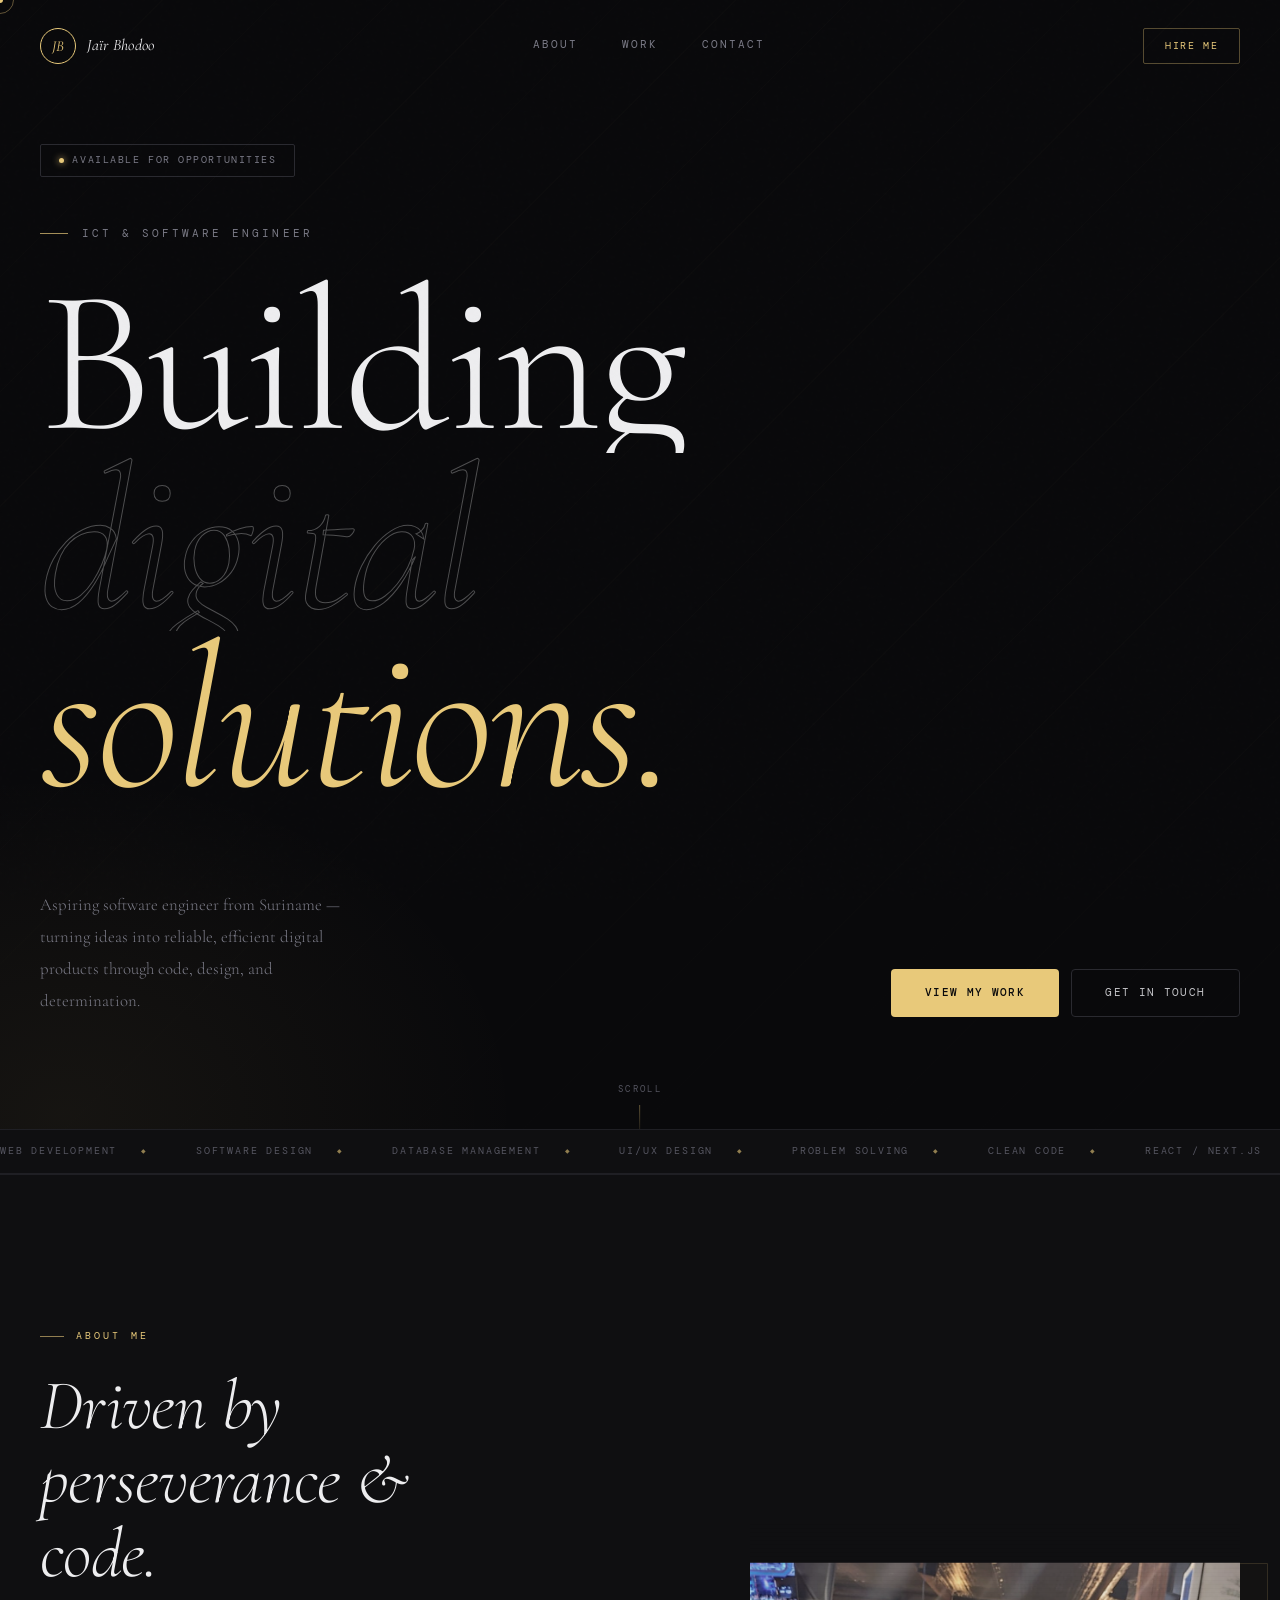
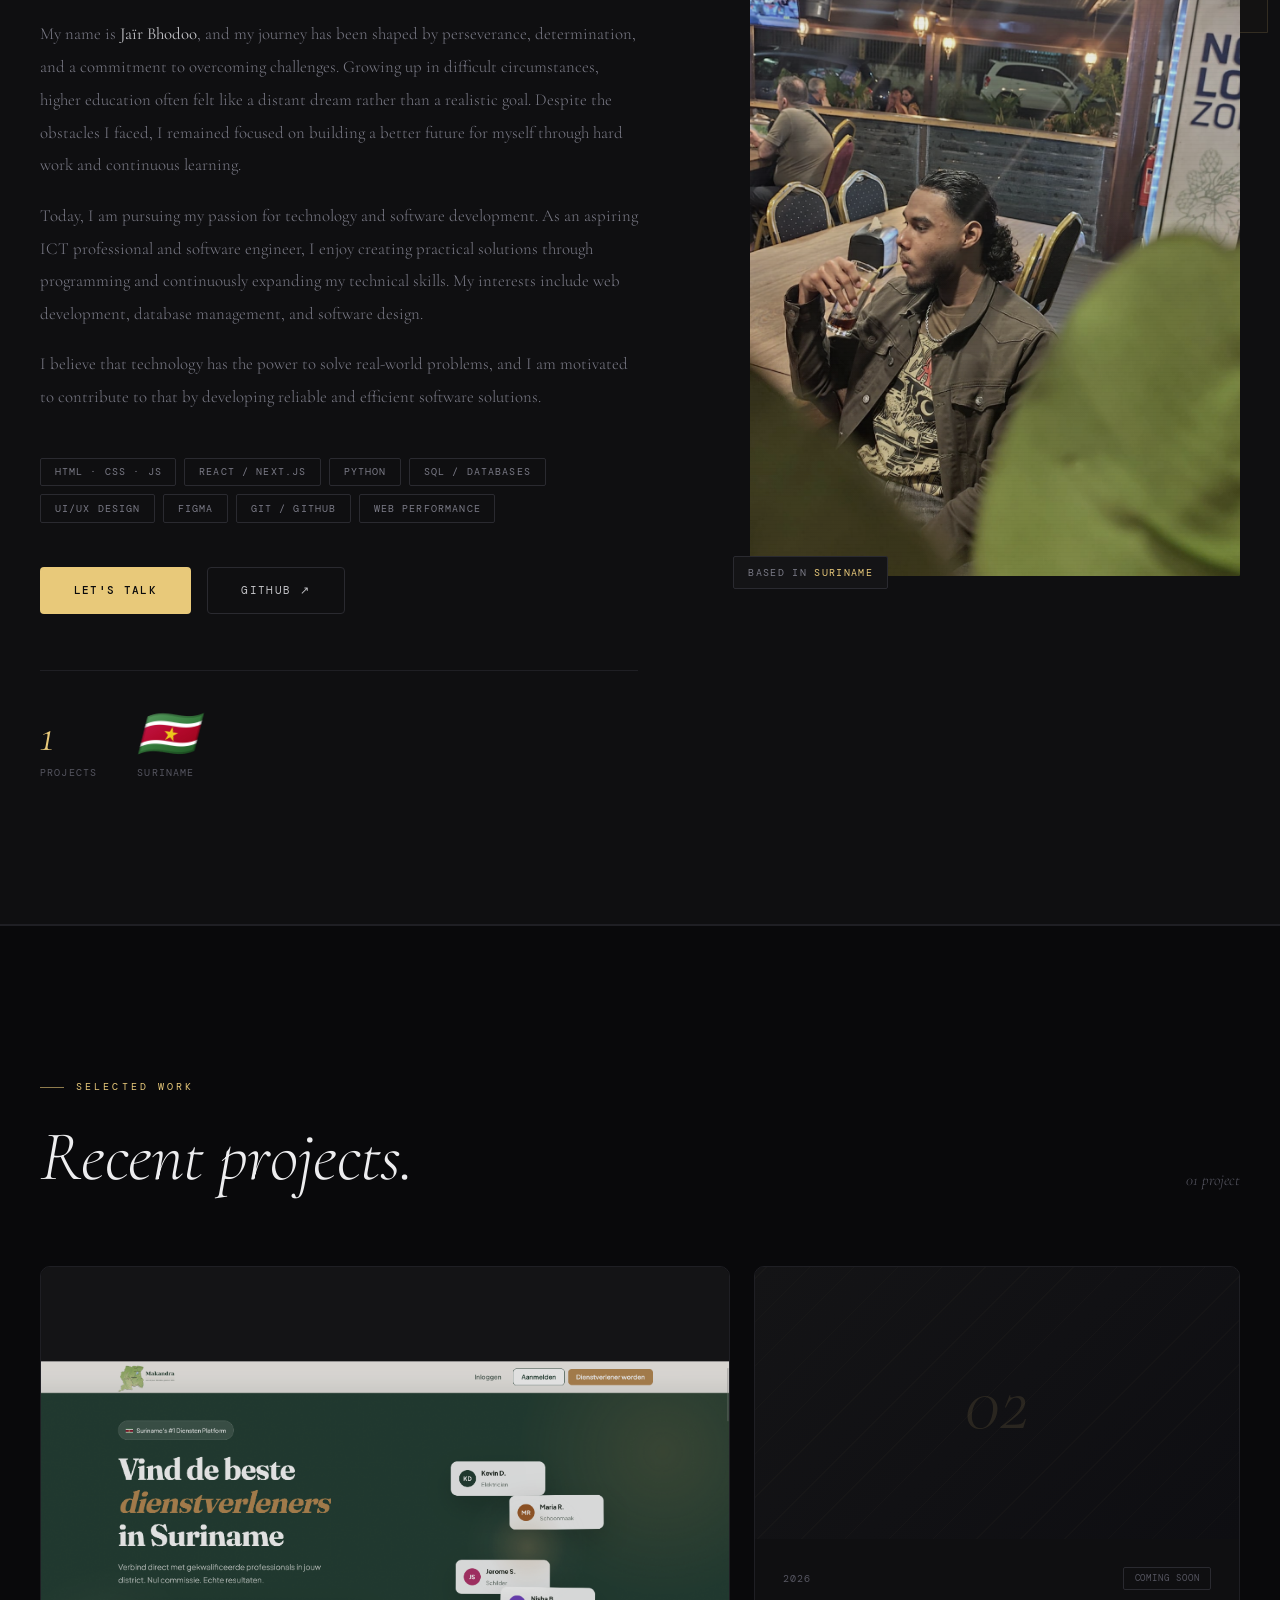
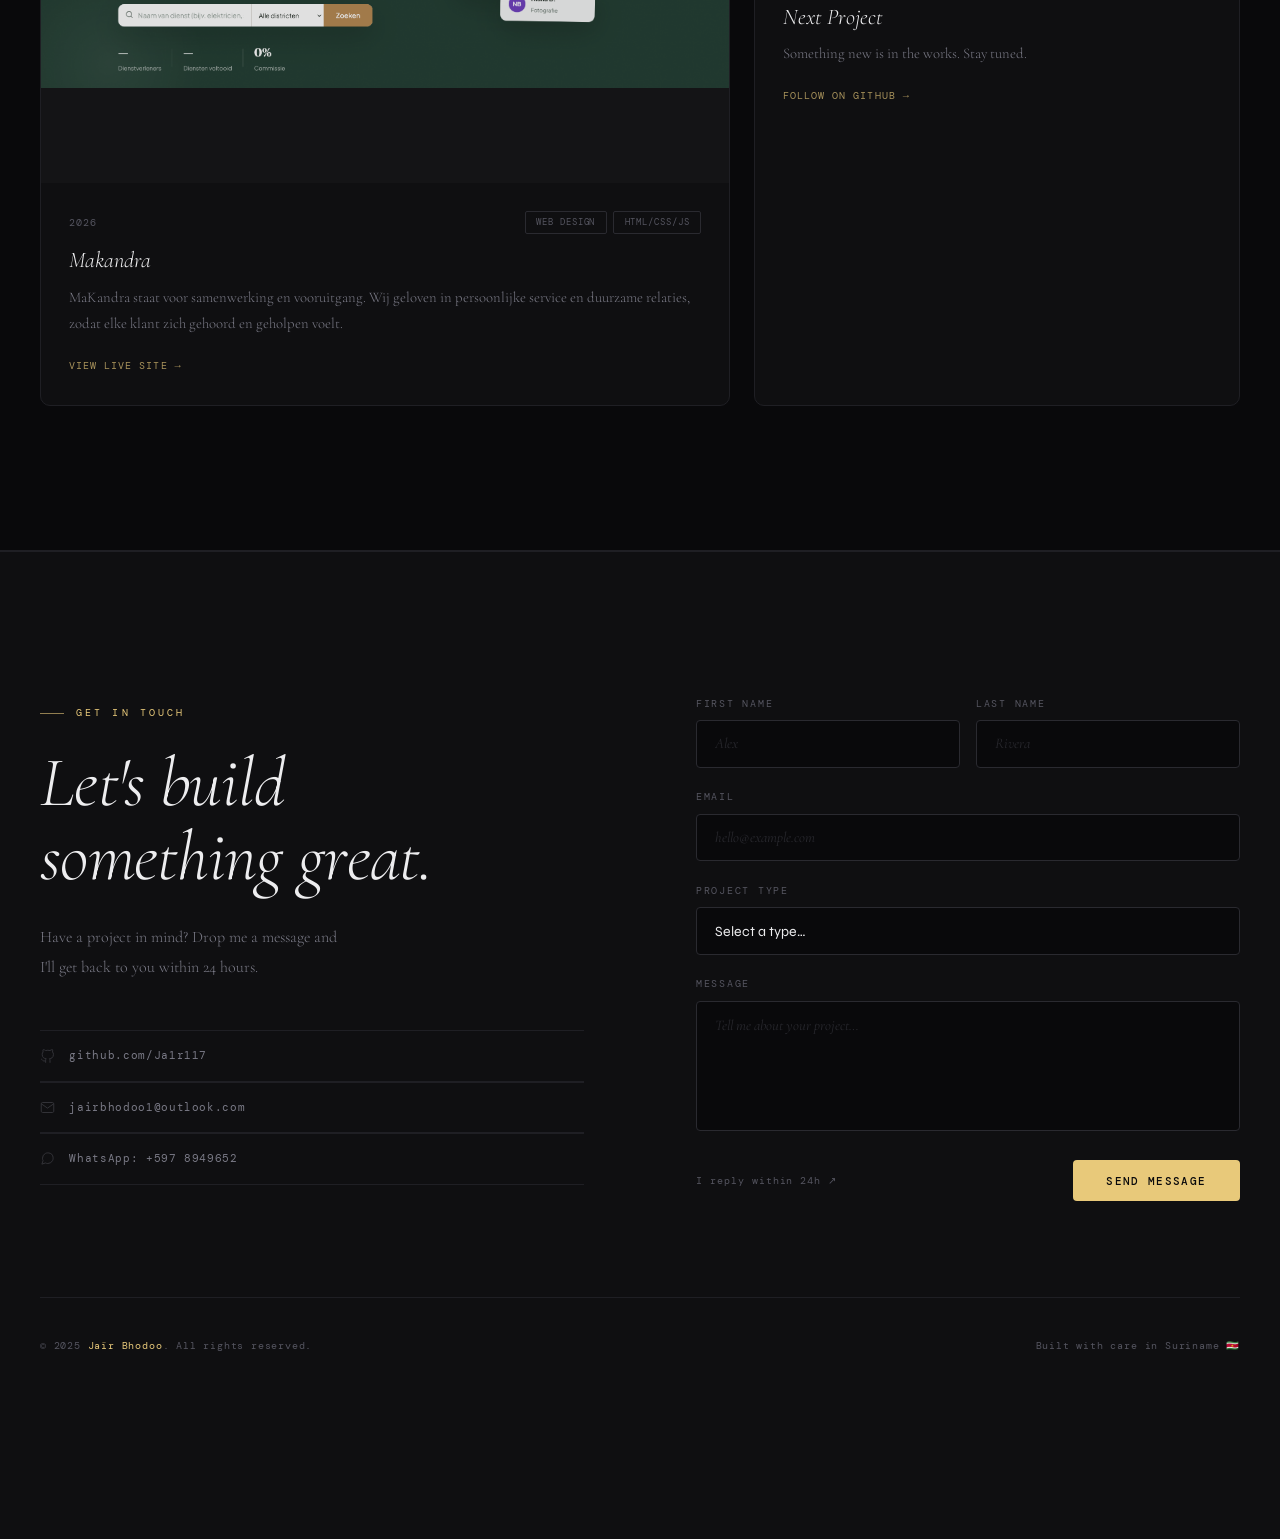
==== commit ce18c37c: "text change" ====
--- a/index.html
+++ b/index.html
@@ -126,7 +126,7 @@
         <div class="about-visual reveal-right">
           <div class="about-accent-box"></div>
           <div class="photo-frame">
-            <img src="../img/personal.jpeg" alt="Portrait of Jaïr Bhodoo" loading="lazy" />
+            <img src="img/personal.jpeg" alt="Portrait of Jaïr Bhodoo" loading="lazy" />
             <div class="photo-overlay"></div>
             <div class="photo-scanlines"></div>
           </div>
@@ -152,7 +152,7 @@
       <div class="projects-grid">
         <article class="project-card project-card--feature reveal">
           <div class="card-img">
-            <img src="../img/mkdra.png" alt="Makandra project screenshot" />
+            <img src="img/mkdra.png" alt="Makandra project screenshot" />
           </div>
           <div class="card-body">
             <div class="card-meta">
@@ -198,7 +198,7 @@
           <p class="section-label reveal">Get in touch</p>
           <h2 class="section-title reveal">Let's build<br />something great.</h2>
           <p class="contact-sub reveal">
-            Have a project in mind, or just want to say hello? Drop me a message and I'll get back to you within 24 hours.
+            Have a project in mind? Drop me a message and I'll get back to you within 24 hours.
           </p>
           <ul class="contact-socials reveal">
             <li>
@@ -267,6 +267,6 @@
     </div>
   </section>
 
-  <script src="../js/main.js"></script>
+  <script src="js/main.js"></script>
 </body>
 </html>
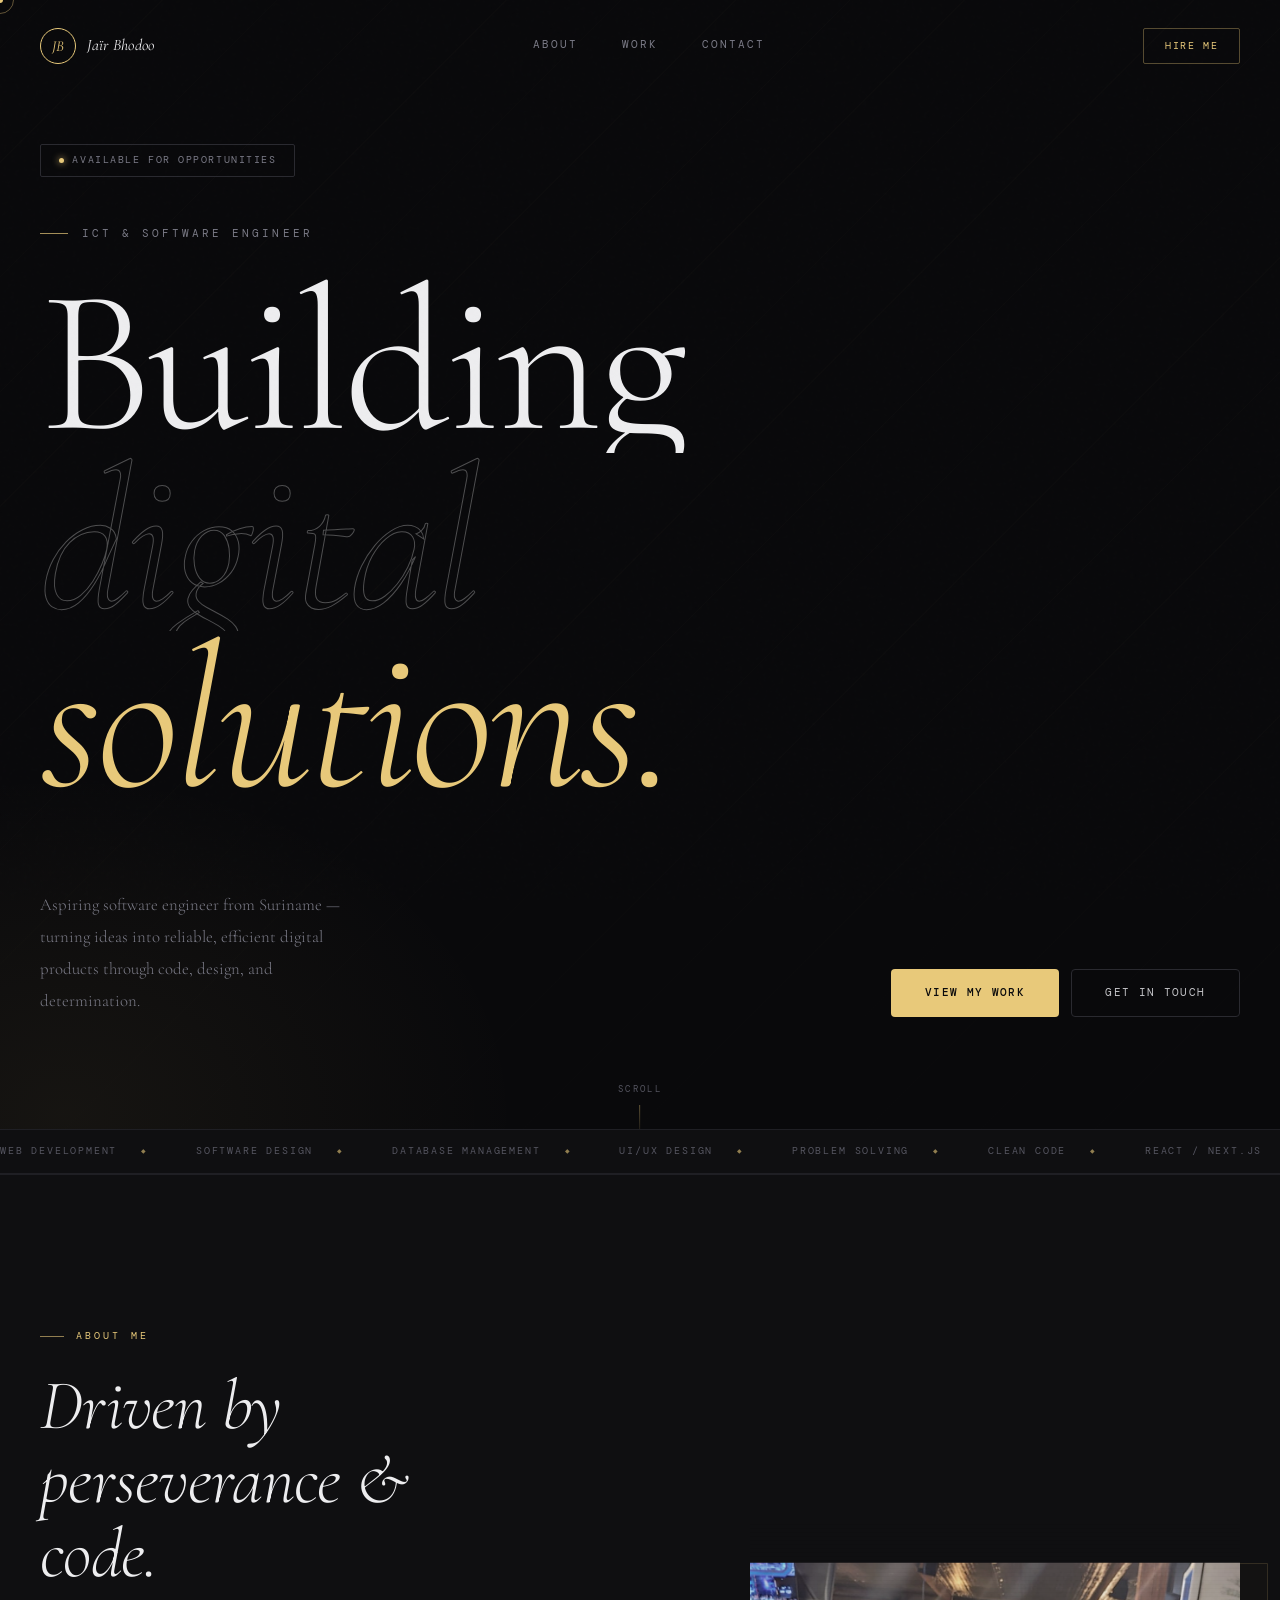
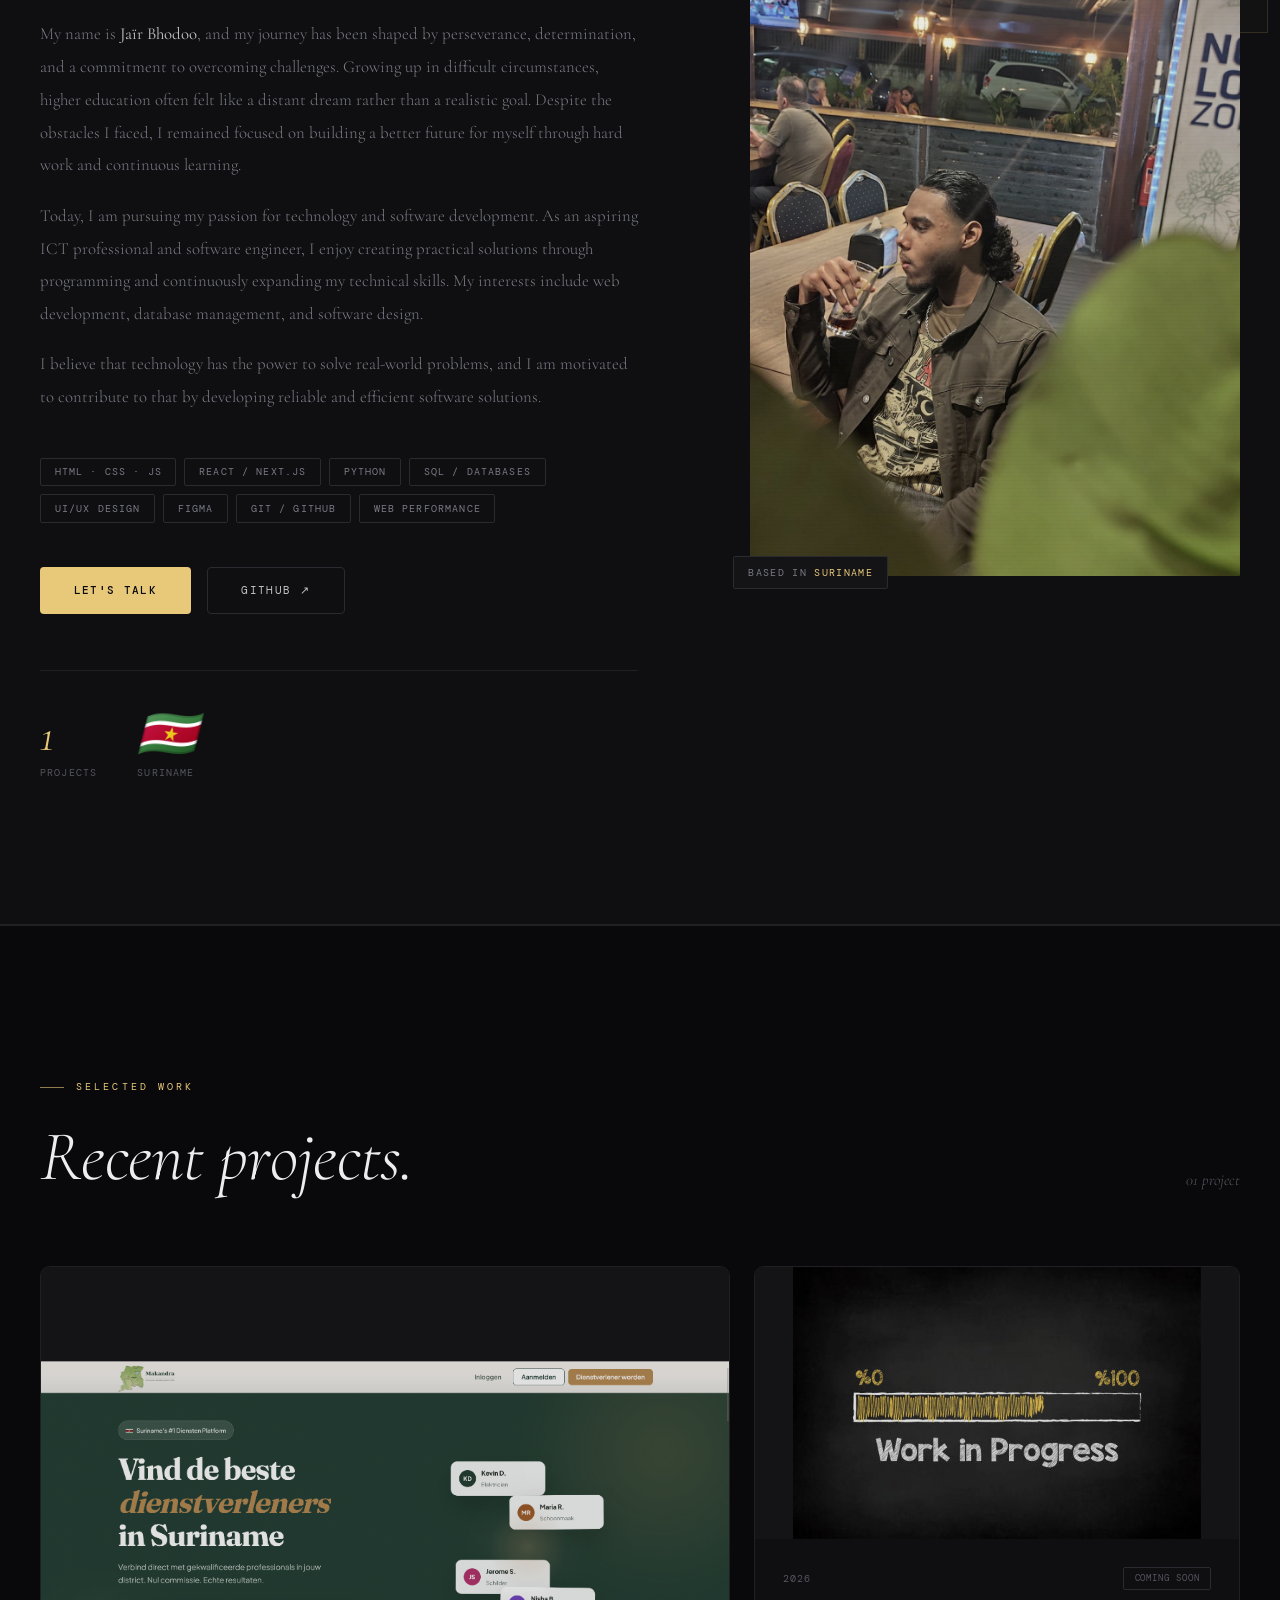
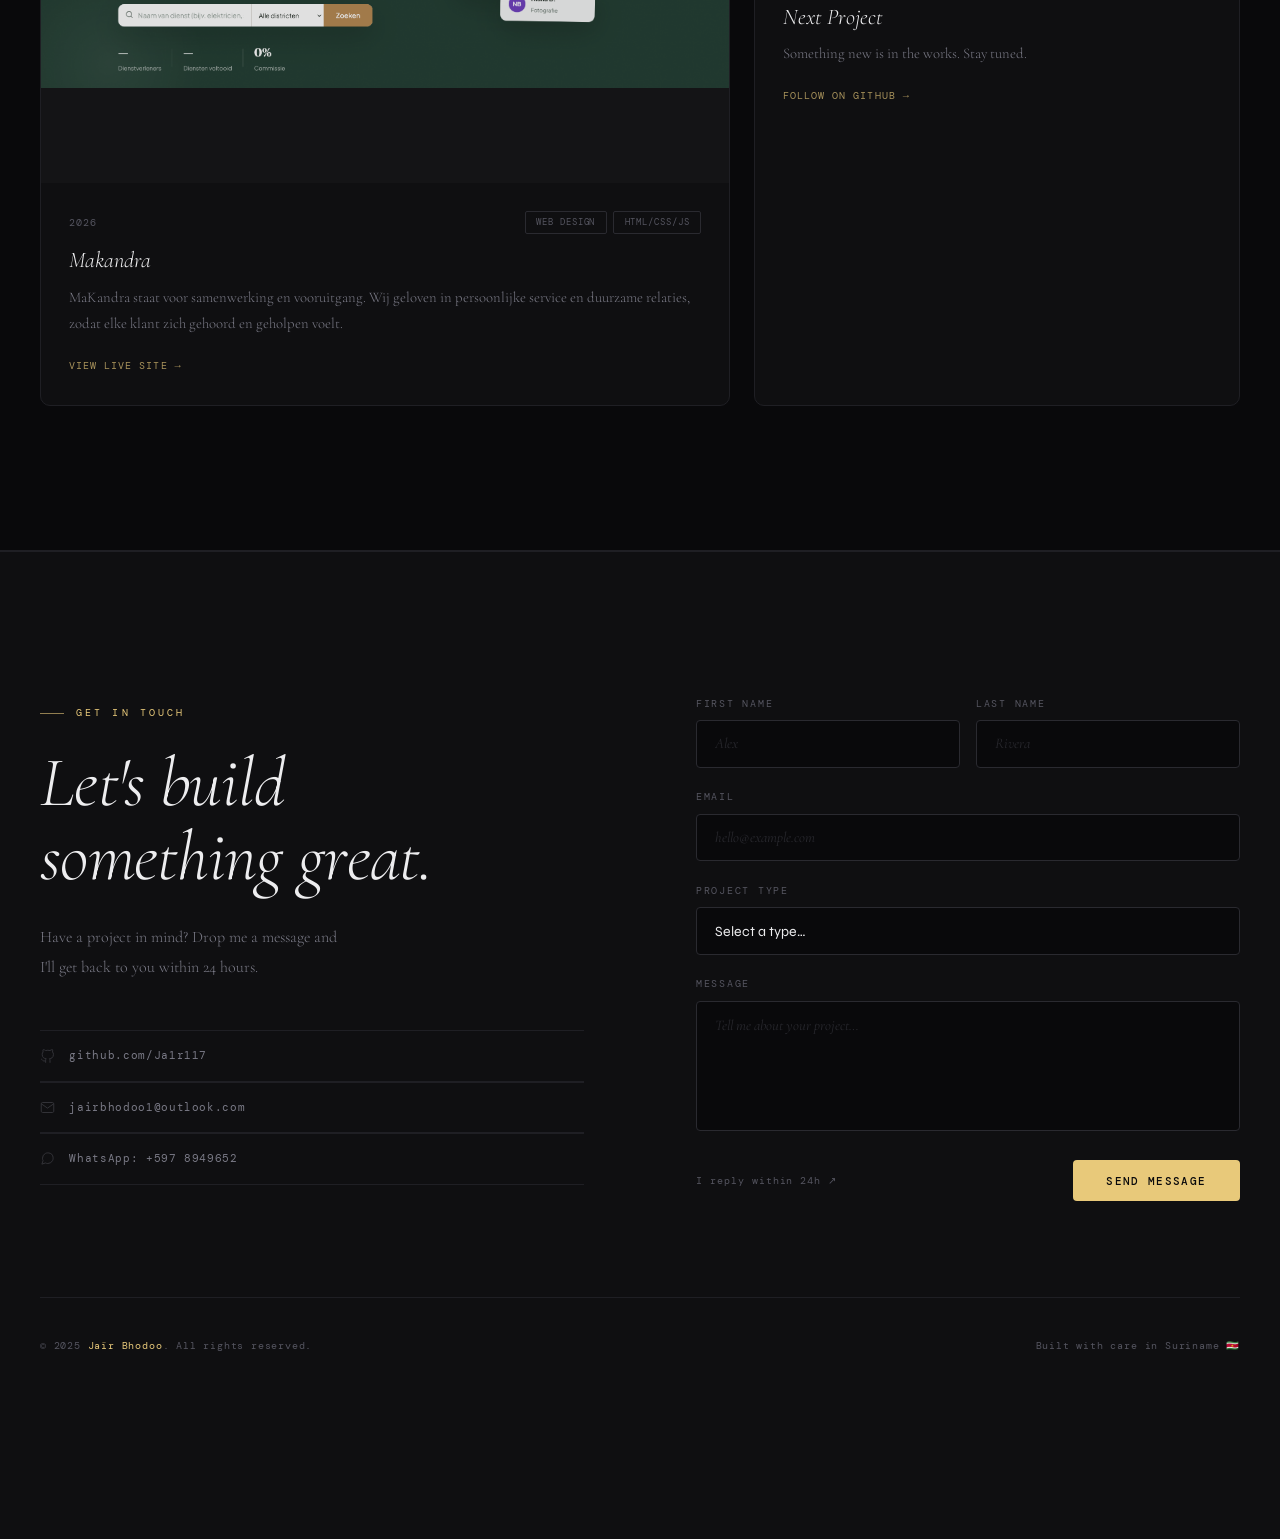
==== commit 963020b2: "image added" ====
--- a/index.html
+++ b/index.html
@@ -172,15 +172,19 @@
 
         <article class="project-card project-card--half reveal">
           <div class="card-img">
+            <img src="img/progress.jpg" alt="in progress" />
             <div class="card-img-placeholder"><span class="card-num">02</span></div>
           </div>
           <div class="card-body">
+            
             <div class="card-meta">
               <span class="card-year">2026</span>
               <div class="card-tags"><span class="card-tag">Coming soon</span></div>
             </div>
+            
             <h3 class="card-title">Next Project</h3>
-            <p class="card-desc">Something new is in the works. Stay tuned.</p>
+          
+           <p class="card-desc">Something new is in the works. Stay tuned.</p>
             <a href="https://github.com/Ja1r117" class="card-link" target="_blank" rel="noopener">Follow on GitHub →</a>
           </div>
         </article>
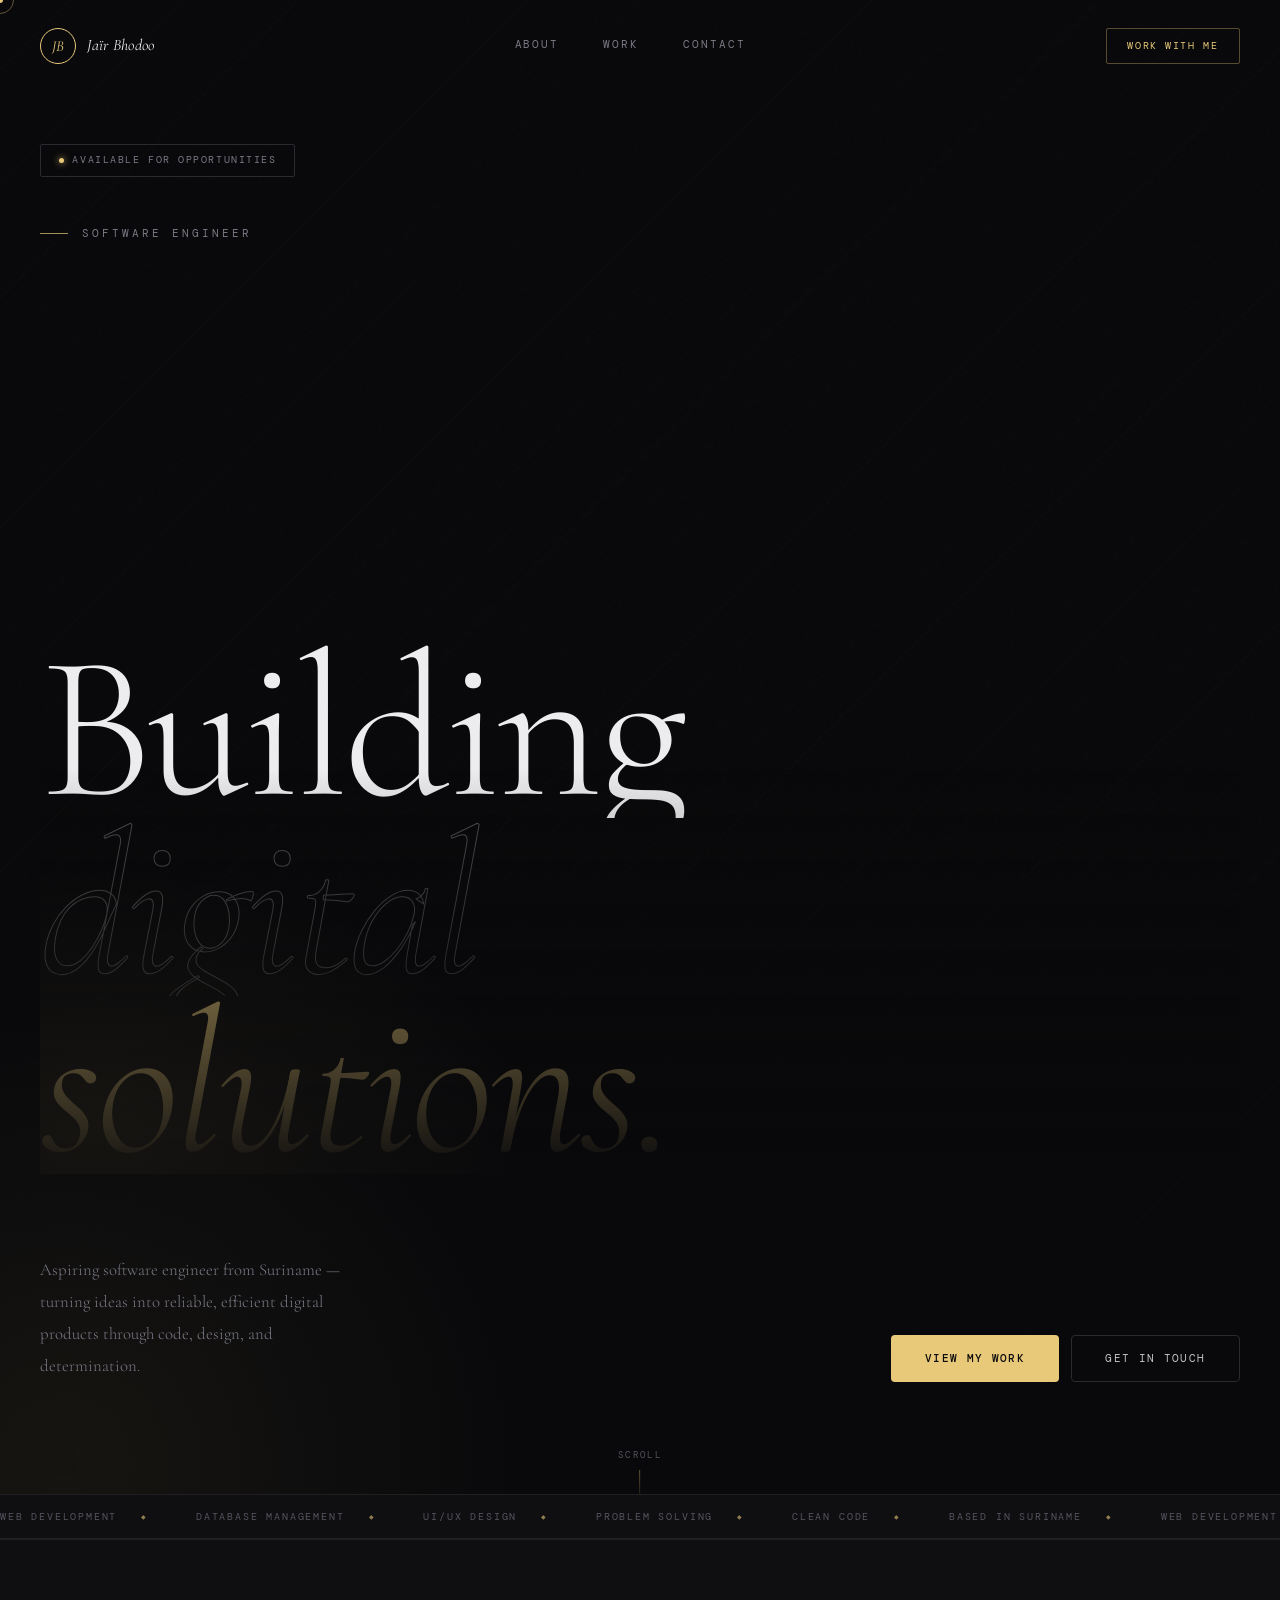
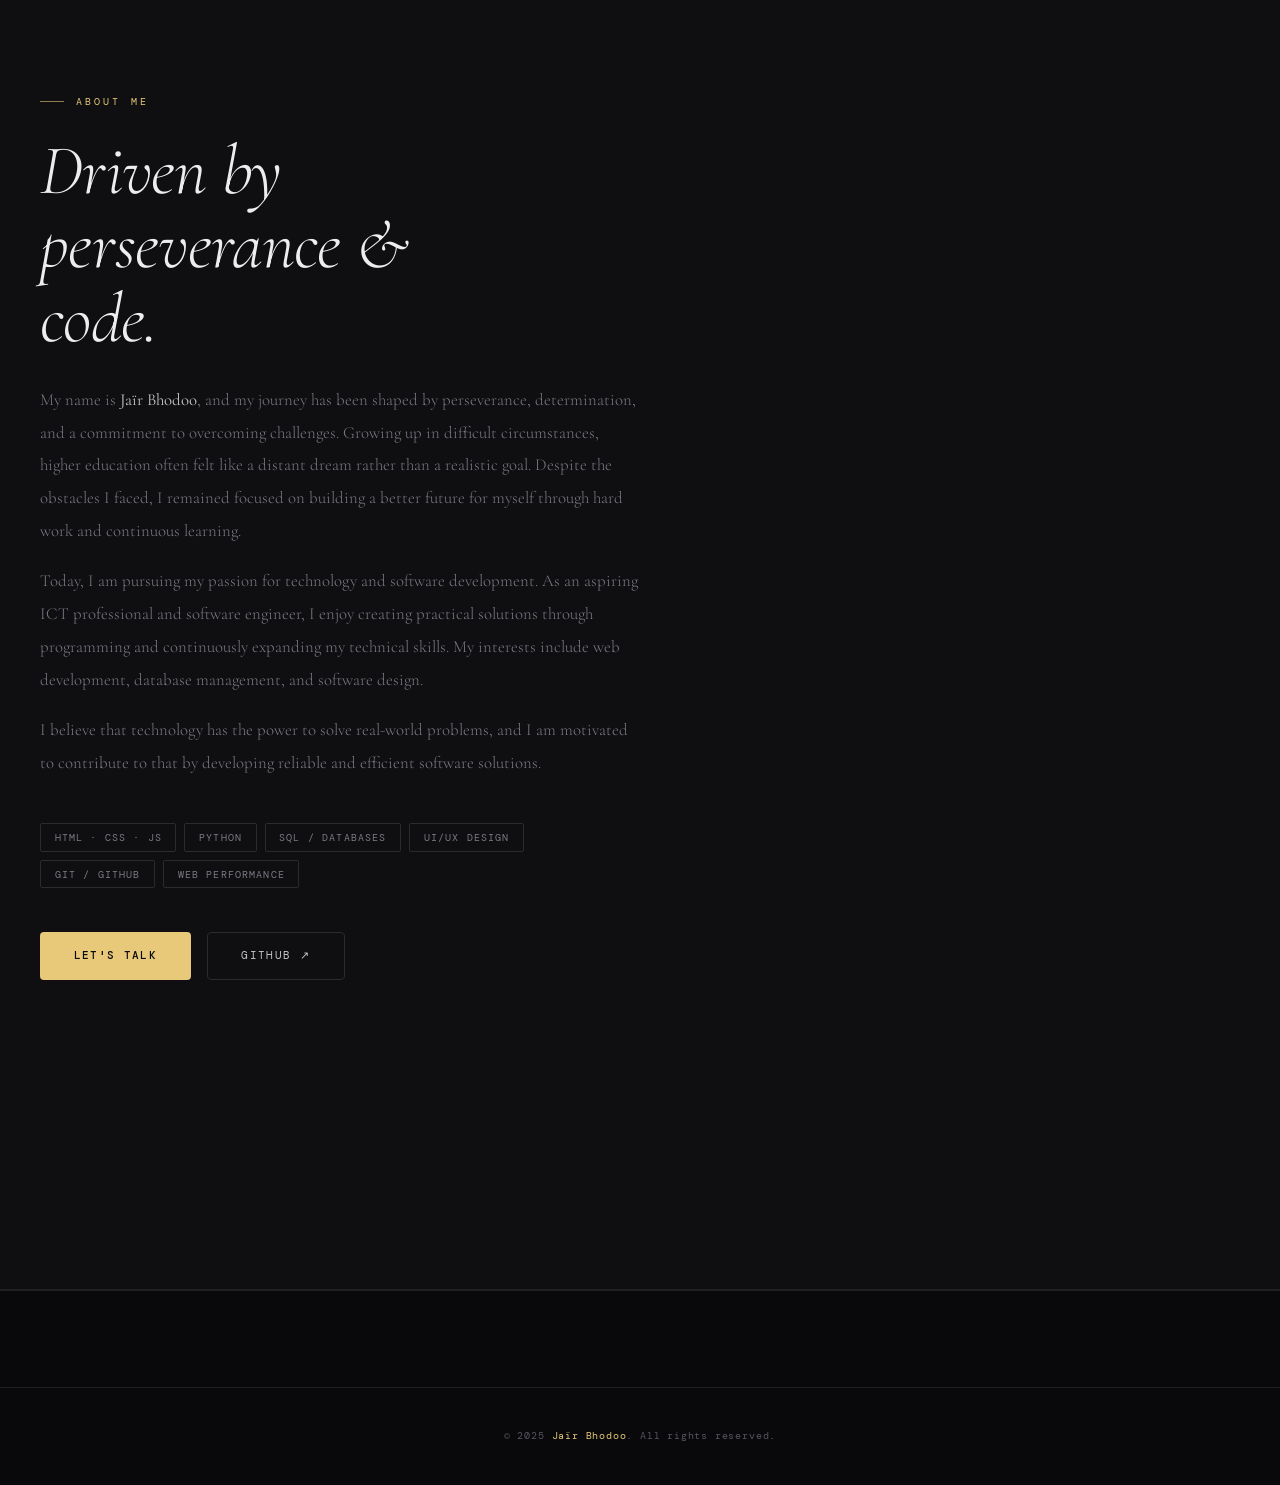
==== commit c7bb5da8: "addons and fixes" ====
--- a/index.html
+++ b/index.html
@@ -3,7 +3,7 @@
 <head>
   <meta charset="UTF-8" />
   <meta name="viewport" content="width=device-width, initial-scale=1.0" />
-  <meta name="description" content="Jaïr Bhodoo — ICT & Software Engineer" />
+  <meta name="description" content="Jaïr Bhodoo — Software Engineer" />
   <title>Jaïr Bhodoo — Software Engineer</title>
   <link rel="stylesheet" href="css/main.css" />
   <link rel="stylesheet" href="css/nav.css" />
@@ -25,11 +25,11 @@
         <span class="nav-logo-text">Jaïr Bhodoo</span>
       </a>
       <nav class="nav-links" id="navLinks">
-        <a href="#about">About</a>
-        <a href="#work">Work</a>
-        <a href="#contact">Contact</a>
+        <a href="about.html">About</a>
+        <a href="work.html">Work</a>
+        <a href="contact.html">Contact</a>
       </nav>
-      <a href="#contact" class="nav-cta">Hire me</a>
+      <a href="contact.html" class="nav-cta">work with me</a>
       <button class="nav-toggle" id="navToggle" aria-label="Toggle menu">
         <span></span><span></span><span></span>
       </button>
@@ -43,19 +43,28 @@
         <span class="status-dot"></span>
         Available for opportunities
       </div>
-      <div class="hero-eyebrow">ICT &amp; Software Engineer</div>
+      <div class="hero-eyebrow"> Software Engineer</div>
       <h1 class="hero-title">
+
+          <section id="hero">
+
+  <!-- Background Video -->
+  <video class="hero-video" autoplay muted loop playsinline>
+    <source src="img/video.mp4" type="video/mp4">
+  </video>
+
         <span class="line"><span class="line-inner">Building</span></span>
         <span class="line"><span class="line-inner outline">digital</span></span>
         <span class="line"><span class="line-inner accent-text">solutions.</span></span>
       </h1>
+    
       <div class="hero-bottom">
         <p class="hero-desc">
           Aspiring software engineer from Suriname — turning ideas into reliable, efficient digital products through code, design, and determination.
         </p>
         <div class="hero-actions">
-          <a href="#work" class="btn btn-primary">View my work</a>
-          <a href="#contact" class="btn btn-ghost">Get in touch</a>
+          <a href="work.html" class="btn btn-primary">View my work</a>
+          <a href="contact.html" class="btn btn-ghost">Get in touch</a>
         </div>
       </div>
     </div>
@@ -63,12 +72,10 @@
     <div class="hero-marquee">
       <div class="marquee-track">
         <span class="marquee-item">Web Development</span>
-        <span class="marquee-item">Software Design</span>
         <span class="marquee-item">Database Management</span>
         <span class="marquee-item">UI/UX Design</span>
         <span class="marquee-item">Problem Solving</span>
         <span class="marquee-item">Clean Code</span>
-        <span class="marquee-item">React / Next.js</span>
         <span class="marquee-item">Based in Suriname</span>
       </div>
     </div>
@@ -96,24 +103,22 @@
 
           <ul class="skills-list reveal">
             <li class="skill-chip">HTML · CSS · JS</li>
-            <li class="skill-chip">React / Next.js</li>
             <li class="skill-chip">Python</li>
             <li class="skill-chip">SQL / Databases</li>
             <li class="skill-chip">UI/UX Design</li>
-            <li class="skill-chip">Figma</li>
             <li class="skill-chip">Git / GitHub</li>
             <li class="skill-chip">Web Performance</li>
           </ul>
 
           <div class="about-actions reveal">
-            <a href="#contact" class="btn btn-primary">Let's talk</a>
+            <a href="contact.html" class="btn btn-primary">Let's talk</a>
             <a href="https://github.com/Ja1r117" class="btn btn-ghost" target="_blank" rel="noopener">GitHub ↗</a>
           </div>
 
           <div class="about-stats reveal">
             <div class="stat-item">
               <div class="stat-num">1</div>
-              <div class="stat-label">Projects</div>
+              <div class="stat-label">Project</div>
             </div>
             <div class="stat-item">
               <div class="stat-num">🇸🇷</div>
@@ -130,7 +135,6 @@
             <div class="photo-overlay"></div>
             <div class="photo-scanlines"></div>
           </div>
-          <span class="about-tag">Based in <span>Suriname</span></span>
         </div>
       </div>
     </div>
@@ -138,135 +142,12 @@
 
   <div class="divider"></div>
 
-  <!-- WORK -->
-  <section id="work" class="section">
-    <div class="container">
-      <div class="work-header">
-        <div>
-          <p class="section-label reveal">Selected work</p>
-          <h2 class="section-title reveal">Recent projects.</h2>
-        </div>
-        <span class="work-count reveal">01 project</span>
-      </div>
-
-      <div class="projects-grid">
-        <article class="project-card project-card--feature reveal">
-          <div class="card-img">
-            <img src="img/mkdra.png" alt="Makandra project screenshot" />
-          </div>
-          <div class="card-body">
-            <div class="card-meta">
-              <span class="card-year">2026</span>
-              <div class="card-tags">
-                <span class="card-tag">Web Design</span>
-                <span class="card-tag">HTML/CSS/JS</span>
-              </div>
-            </div>
-            <h3 class="card-title">Makandra</h3>
-            <p class="card-desc">
-              MaKandra staat voor samenwerking en vooruitgang. Wij geloven in persoonlijke service en duurzame relaties, zodat elke klant zich gehoord en geholpen voelt.
-            </p>
-            <a href="https://ja1r117.github.io/MaKandra-/" class="card-link" target="_blank" rel="noopener">View live site →</a>
-          </div>
-        </article>
-
-        <article class="project-card project-card--half reveal">
-          <div class="card-img">
-            <img src="img/progress.jpg" alt="in progress" />
-            <div class="card-img-placeholder"><span class="card-num">02</span></div>
-          </div>
-          <div class="card-body">
-            
-            <div class="card-meta">
-              <span class="card-year">2026</span>
-              <div class="card-tags"><span class="card-tag">Coming soon</span></div>
-            </div>
-            
-            <h3 class="card-title">Next Project</h3>
-          
-           <p class="card-desc">Something new is in the works. Stay tuned.</p>
-            <a href="https://github.com/Ja1r117" class="card-link" target="_blank" rel="noopener">Follow on GitHub →</a>
-          </div>
-        </article>
-      </div>
-    </div>
-  </section>
-
-  <div class="divider"></div>
-
-  <!-- CONTACT -->
-  <section id="contact" class="section">
-    <div class="container">
-      <div class="contact-inner">
-        <div class="contact-heading">
-          <p class="section-label reveal">Get in touch</p>
-          <h2 class="section-title reveal">Let's build<br />something great.</h2>
-          <p class="contact-sub reveal">
-            Have a project in mind? Drop me a message and I'll get back to you within 24 hours.
-          </p>
-          <ul class="contact-socials reveal">
-            <li>
-              <a href="https://github.com/Ja1r117" class="social-link" target="_blank" rel="noopener">
-                <svg class="social-icon" viewBox="0 0 24 24" fill="none" stroke="currentColor" stroke-width="1.5"><path d="M9 19c-5 1.5-5-2.5-7-3m14 6v-3.87a3.37 3.37 0 0 0-.94-2.61c3.14-.35 6.44-1.54 6.44-7A5.44 5.44 0 0 0 20 4.77 5.07 5.07 0 0 0 19.91 1S18.73.65 16 2.48a13.38 13.38 0 0 0-7 0C6.27.65 5.09 1 5.09 1A5.07 5.07 0 0 0 5 4.77a5.44 5.44 0 0 0-1.5 3.78c0 5.42 3.3 6.61 6.44 7A3.37 3.37 0 0 0 9 18.13V22"/></svg>
-                github.com/Ja1r117
-              </a>
-            </li>
-            <li>
-              <a href="mailto:jairbhodoo1@outlook.com" class="social-link">
-                <svg class="social-icon" viewBox="0 0 24 24" fill="none" stroke="currentColor" stroke-width="1.5"><path d="M4 4h16c1.1 0 2 .9 2 2v12c0 1.1-.9 2-2 2H4c-1.1 0-2-.9-2-2V6c0-1.1.9-2 2-2z"/><polyline points="22,6 12,13 2,6"/></svg>
-                jairbhodoo1@outlook.com
-              </a>
-            </li>
-            <li>
-              <a href="https://wa.me/5978949652" class="social-link" target="_blank" rel="noopener">
-                <svg class="social-icon" viewBox="0 0 24 24" fill="none" stroke="currentColor" stroke-width="1.5"><path d="M21 11.5a8.38 8.38 0 0 1-.9 3.8 8.5 8.5 0 0 1-7.6 4.7 8.38 8.38 0 0 1-3.8-.9L3 21l1.9-5.7a8.38 8.38 0 0 1-.9-3.8 8.5 8.5 0 0 1 4.7-7.6 8.38 8.38 0 0 1 3.8-.9h.5a8.48 8.48 0 0 1 8 8v.5z"/></svg>
-                WhatsApp: +597 8949652
-              </a>
-            </li>
-          </ul>
-        </div>
-
-        <div class="reveal">
-          <form class="contact-form" id="contactForm" novalidate>
-            <div class="form-row">
-              <div class="form-group">
-                <label for="fname">First name</label>
-                <input type="text" id="fname" name="fname" placeholder="Alex" required />
-              </div>
-              <div class="form-group">
-                <label for="lname">Last name</label>
-                <input type="text" id="lname" name="lname" placeholder="Rivera" required />
-              </div>
-            </div>
-            <div class="form-group">
-              <label for="email">Email</label>
-              <input type="email" id="email" name="email" placeholder="hello@example.com" required />
-            </div>
-            <div class="form-group">
-              <label for="project">Project type</label>
-              <select id="project" name="project">
-                <option value="" disabled selected>Select a type…</option>
-                <option value="website">Website / Landing Page</option>
-                <option value="webapp">Web Application</option>
-                <option value="other">Other</option>
-              </select>
-            </div>
-            <div class="form-group">
-              <label for="message">Message</label>
-              <textarea id="message" name="message" placeholder="Tell me about your project…" required></textarea>
-            </div>
-            <div class="form-submit">
-              <span class="form-note">I reply within 24h ↗</span>
-              <button type="submit" class="btn btn-primary">Send message</button>
-            </div>
-          </form>
-          <div class="form-success" id="formSuccess">✦ Message sent — I'll be in touch soon.</div>
-        </div>
+ 
       </div>
 
       <footer class="contact-footer">
         <span class="footer-copy">© 2025 <span>Jaïr Bhodoo</span>. All rights reserved.</span>
-        <span>Built with care in Suriname 🇸🇷</span>
+        
       </footer>
     </div>
   </section>
--- a/css/hero.css
+++ b/css/hero.css
@@ -129,7 +129,16 @@
   from { opacity: 0; transform: translateY(18px); }
   to   { opacity: 1; transform: none; }
 }
-
+.hero-video {
+  position: absolute;
+  inset: 0;
+  width: 100%;
+  height: 100%;
+  object-fit: fill;
+  opacity: 0.1;
+  pointer-events: none;
+  z-index: 0;
+}
 /* Status badge */
 .status-badge {
   display: inline-flex;
--- a/css/contact.css
+++ b/css/contact.css
@@ -150,7 +150,7 @@
 .contact-footer {
   display: flex;
   align-items: center;
-  justify-content: space-between;
+  justify-content: center;
   padding: 2.5rem 0;
   margin-top: 6rem;
   border-top: 1px solid var(--border);
